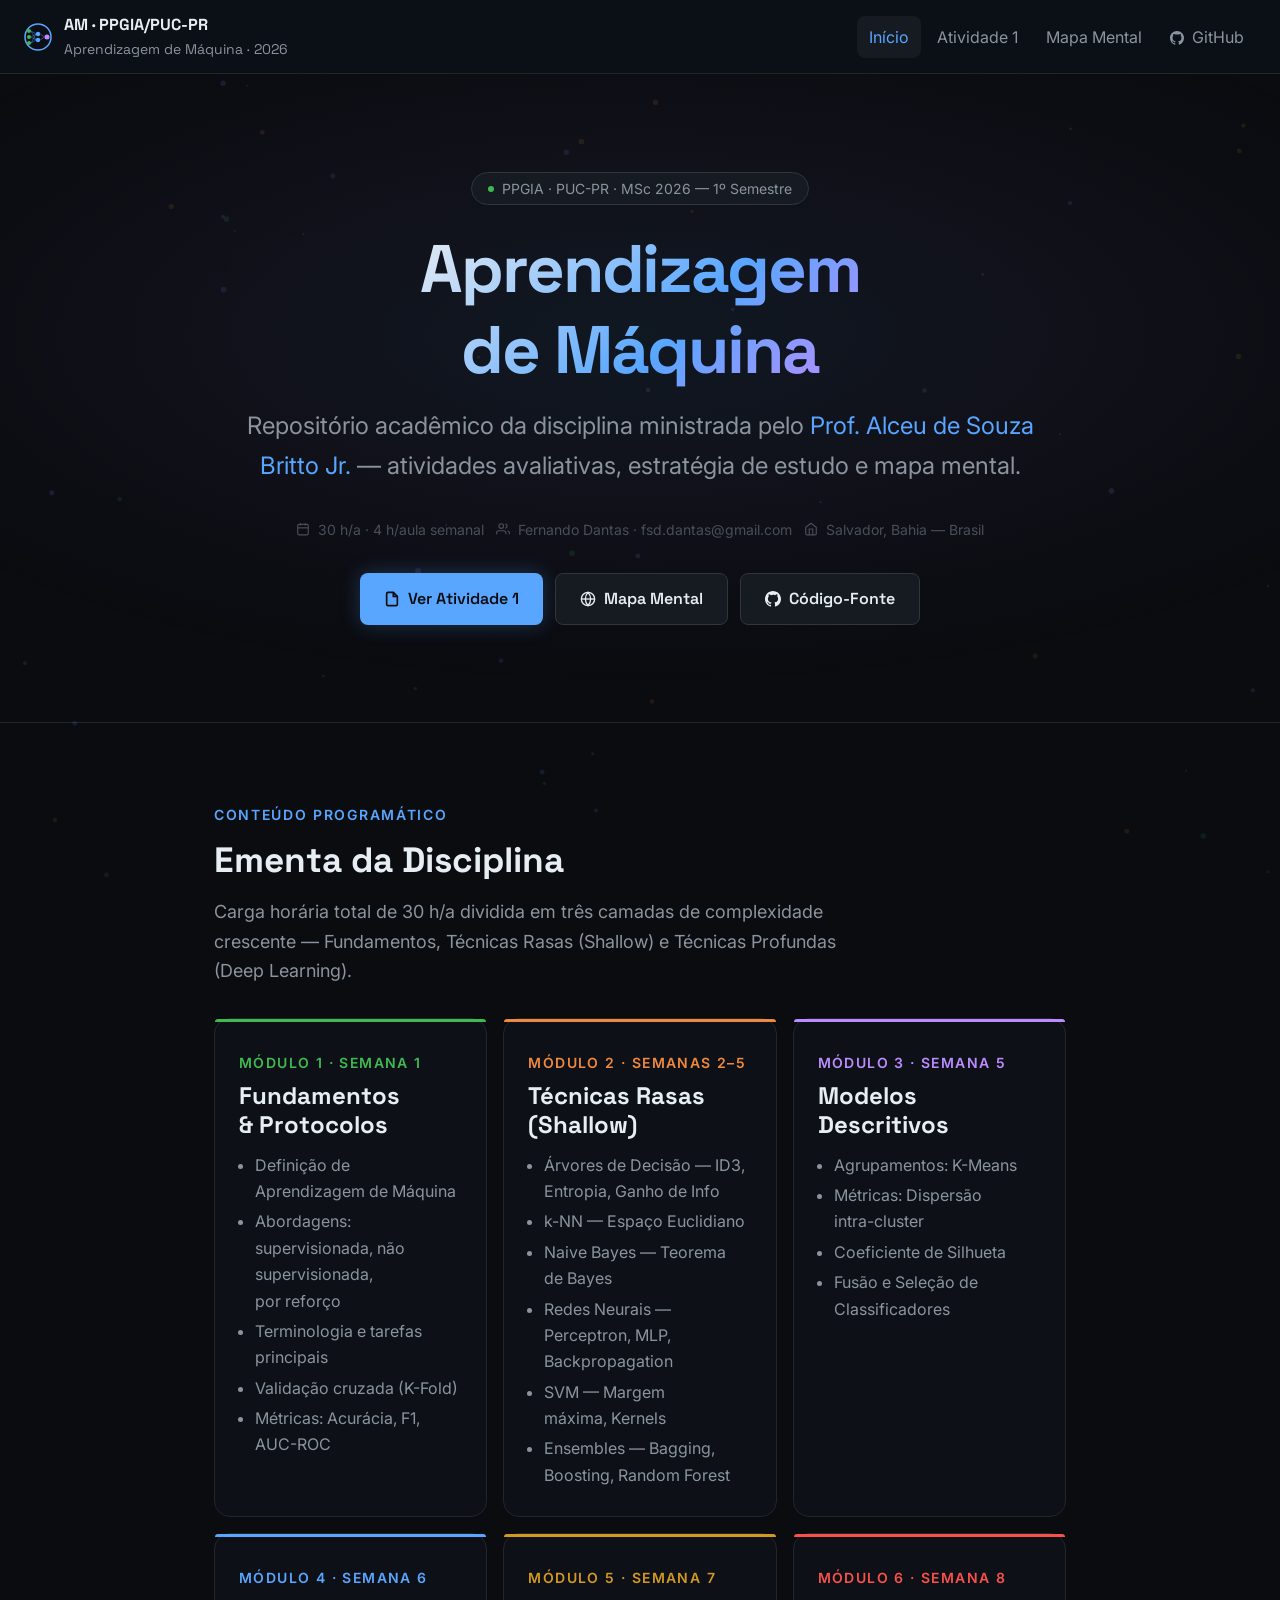
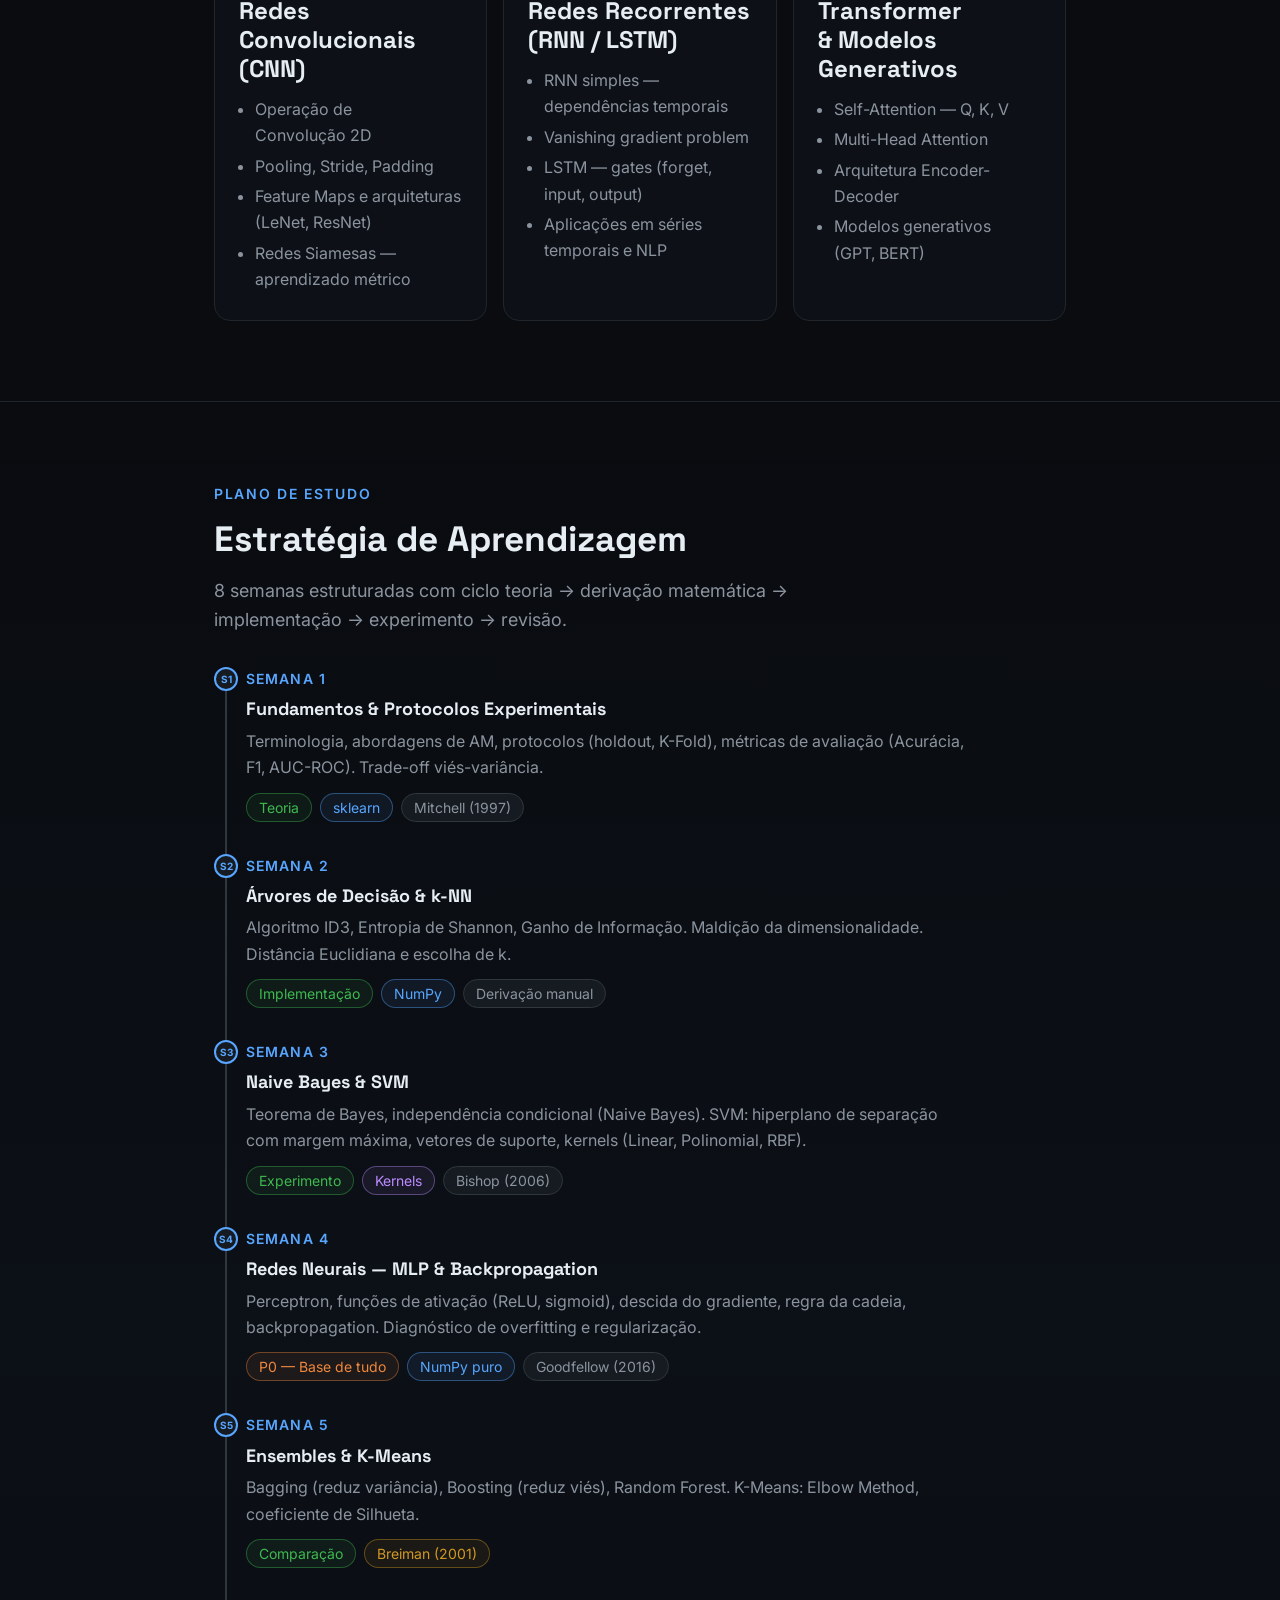
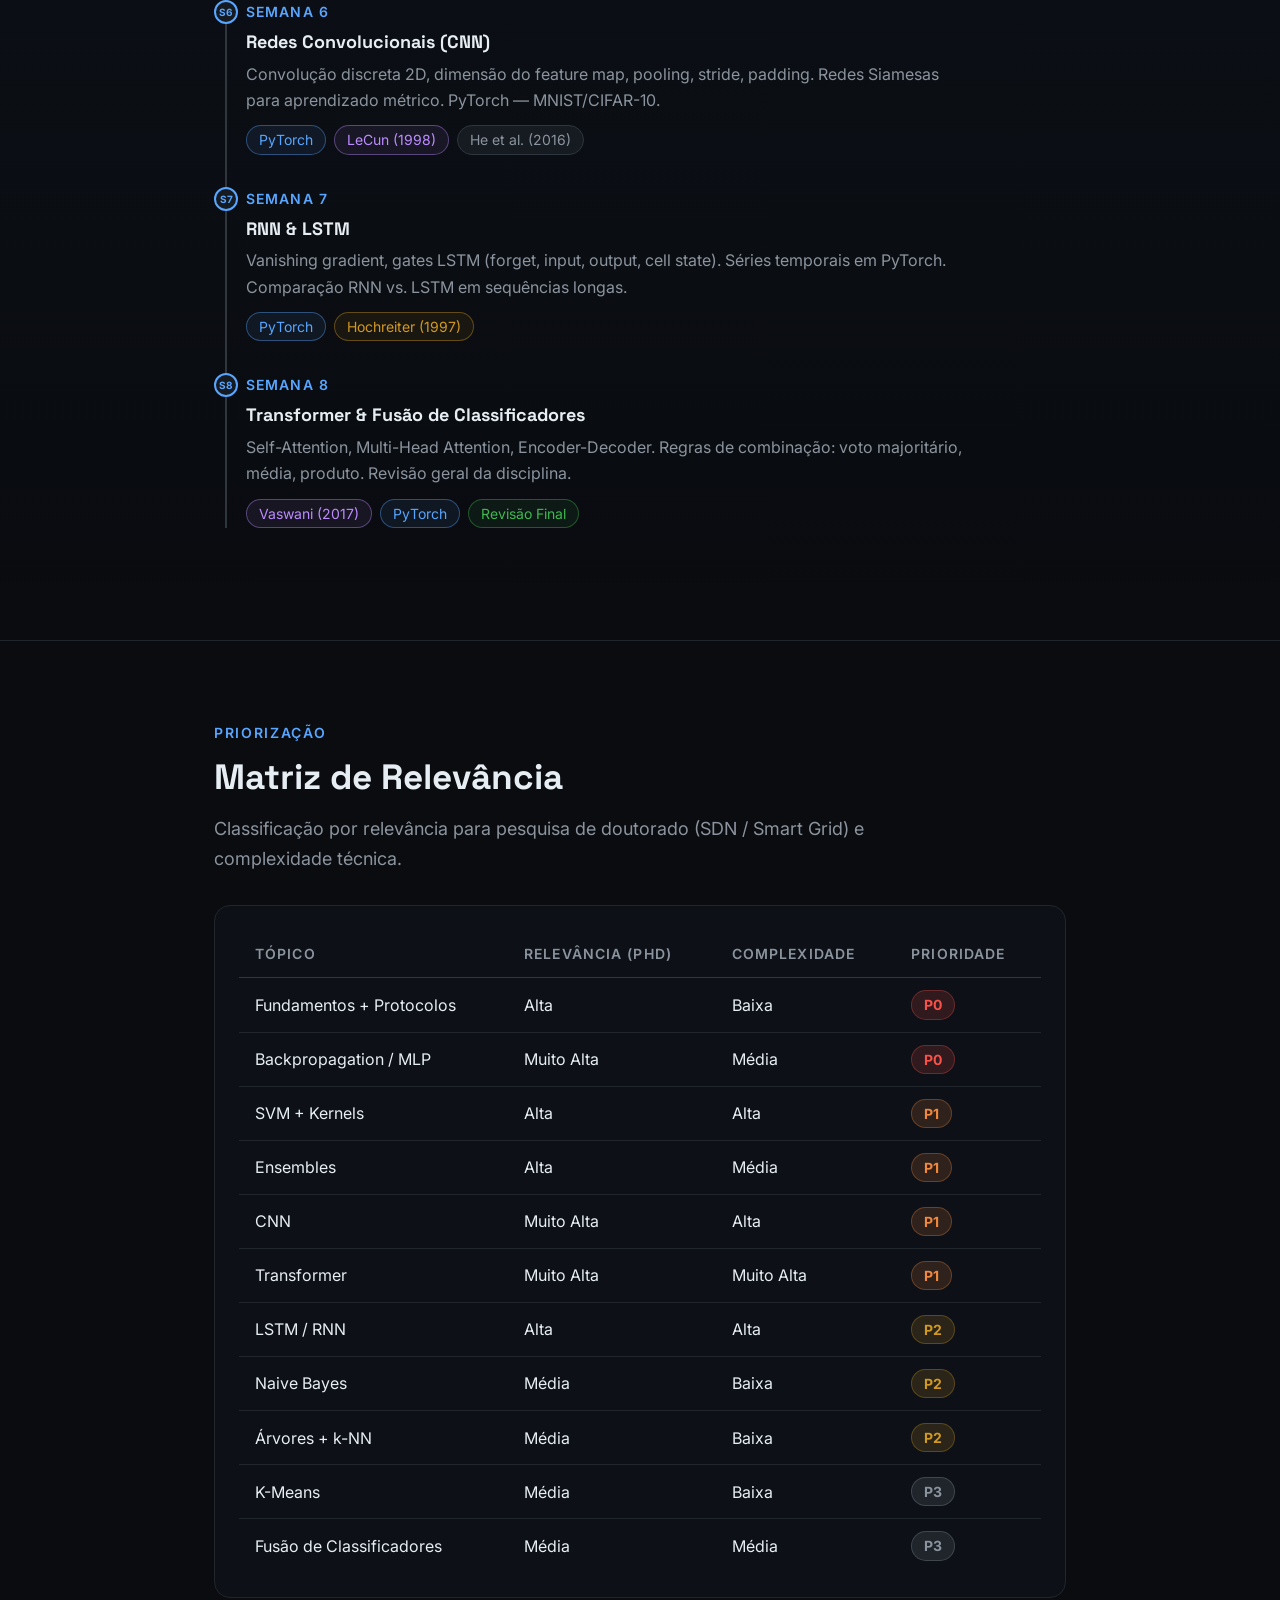
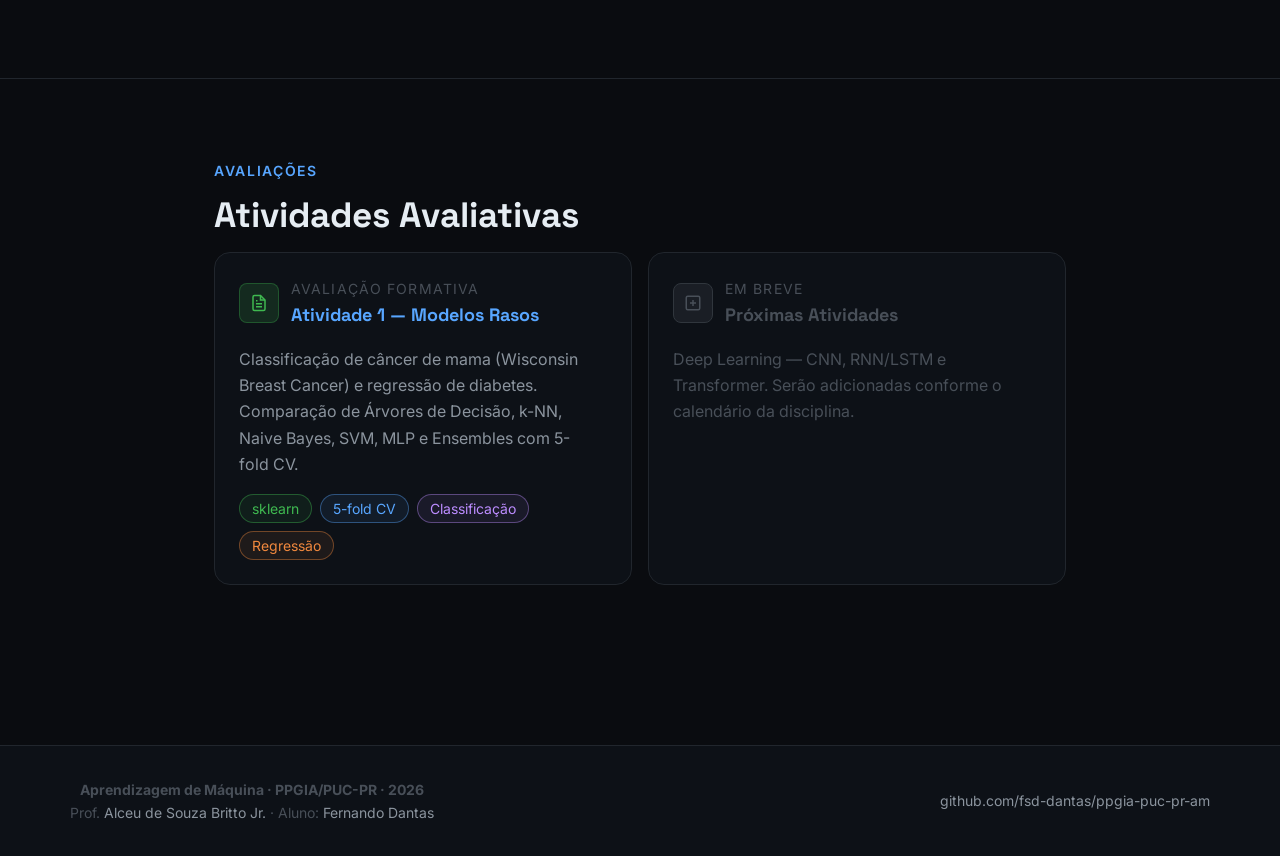
==== index.html @ 59c94580 "feat: initial GitHub Pages site for AM discipline - index.html: hero, ementa (6 modules), 8-week stu" ====
<!DOCTYPE html>
<html lang="pt-BR">
<head>
  <meta charset="UTF-8">
  <meta name="viewport" content="width=device-width, initial-scale=1.0">
  <title>Aprendizagem de Máquina — PPGIA/PUC-PR 2026</title>
  <meta name="description" content="Repositório acadêmico da disciplina de Aprendizagem de Máquina do Mestrado PPGIA/PUC-PR 2026. Prof. Alceu de Souza Britto Jr.">
  <meta property="og:title" content="Aprendizagem de Máquina — PPGIA/PUC-PR 2026">
  <meta property="og:description" content="Atividades, mapa mental e estratégia de estudo — MSc Fernando Dantas.">
  <meta property="og:type" content="website">
  <link rel="preconnect" href="https://fonts.googleapis.com">
  <link rel="preconnect" href="https://fonts.gstatic.com" crossorigin>
  <link href="https://fonts.googleapis.com/css2?family=Inter:wght@400;500;600&family=Space+Grotesk:wght@500;700;800&family=JetBrains+Mono:wght@400;500&display=swap" rel="stylesheet">
  <link rel="stylesheet" href="assets/css/style.css">
</head>
<body>

<!-- Neural canvas -->
<canvas id="neural-canvas" style="position:fixed;inset:0;width:100%;height:100%;z-index:0;pointer-events:none;opacity:0.35;"></canvas>

<!-- Header -->
<header class="site-header">
  <div class="logo">
    <svg width="28" height="28" viewBox="0 0 28 28" fill="none" aria-label="AM logo">
      <circle cx="14" cy="14" r="13" stroke="#58a6ff" stroke-width="1.5"/>
      <!-- Neural net mark: 3 input, 2 hidden, 1 output nodes -->
      <circle cx="5"  cy="8"  r="2" fill="#3fb950"/>
      <circle cx="5"  cy="14" r="2" fill="#3fb950"/>
      <circle cx="5"  cy="20" r="2" fill="#3fb950"/>
      <circle cx="14" cy="11" r="2.2" fill="#58a6ff"/>
      <circle cx="14" cy="17" r="2.2" fill="#58a6ff"/>
      <circle cx="23" cy="14" r="2.5" fill="#bc8cff"/>
      <line x1="7" y1="8"  x2="12" y2="11" stroke="#58a6ff" stroke-width="0.8" stroke-opacity="0.5"/>
      <line x1="7" y1="8"  x2="12" y2="17" stroke="#58a6ff" stroke-width="0.8" stroke-opacity="0.5"/>
      <line x1="7" y1="14" x2="12" y2="11" stroke="#58a6ff" stroke-width="0.8" stroke-opacity="0.5"/>
      <line x1="7" y1="14" x2="12" y2="17" stroke="#58a6ff" stroke-width="0.8" stroke-opacity="0.5"/>
      <line x1="7" y1="20" x2="12" y2="11" stroke="#58a6ff" stroke-width="0.8" stroke-opacity="0.5"/>
      <line x1="7" y1="20" x2="12" y2="17" stroke="#58a6ff" stroke-width="0.8" stroke-opacity="0.5"/>
      <line x1="16.2" y1="11" x2="20.5" y2="14" stroke="#bc8cff" stroke-width="0.8" stroke-opacity="0.5"/>
      <line x1="16.2" y1="17" x2="20.5" y2="14" stroke="#bc8cff" stroke-width="0.8" stroke-opacity="0.5"/>
    </svg>
    <div>
      <div>AM · PPGIA/PUC-PR</div>
      <div class="tagline">Aprendizagem de Máquina · 2026</div>
    </div>
  </div>
  <nav>
    <a href="index.html" class="active">Início</a>
    <a href="pages/atividade-1.html">Atividade 1</a>
    <a href="pages/mapa-mental.html">Mapa Mental</a>
    <a href="https://github.com/fsd-dantas/ppgia-puc-pr-am" target="_blank" rel="noopener">
      <svg width="14" height="14" viewBox="0 0 24 24" fill="currentColor" style="display:inline;vertical-align:middle;margin-right:4px"><path d="M12 0C5.37 0 0 5.37 0 12c0 5.3 3.44 9.8 8.2 11.39.6.11.82-.26.82-.58v-2.03c-3.34.73-4.04-1.61-4.04-1.61-.55-1.39-1.34-1.76-1.34-1.76-1.09-.75.08-.73.08-.73 1.2.08 1.84 1.24 1.84 1.24 1.07 1.83 2.81 1.3 3.5.99.11-.78.42-1.3.76-1.6-2.67-.3-5.47-1.33-5.47-5.93 0-1.31.47-2.38 1.24-3.22-.13-.3-.54-1.52.12-3.18 0 0 1.01-.32 3.3 1.23a11.5 11.5 0 0 1 3-.4c1.02 0 2.04.13 3 .4 2.28-1.55 3.29-1.23 3.29-1.23.66 1.66.25 2.88.12 3.18.77.84 1.24 1.91 1.24 3.22 0 4.61-2.81 5.63-5.48 5.92.43.37.81 1.1.81 2.22v3.29c0 .32.22.7.83.58C20.57 21.8 24 17.3 24 12c0-6.63-5.37-12-12-12z"/></svg>
      GitHub
    </a>
  </nav>
</header>

<!-- Hero -->
<section class="hero">
  <div class="hero-badge">
    <span class="dot"></span>
    PPGIA · PUC-PR · MSc 2026 — 1º Semestre
  </div>
  <h1 class="fade-up">Aprendizagem<br>de Máquina</h1>
  <p class="hero-sub fade-up delay-1">
    Repositório acadêmico da disciplina ministrada pelo
    <a href="mailto:alceu@ppgia.pucpr.br">Prof. Alceu de Souza Britto Jr.</a>
    — atividades avaliativas, estratégia de estudo e mapa mental.
  </p>
  <div class="hero-meta fade-up delay-2">
    <span>
      <svg width="14" height="14" viewBox="0 0 24 24" fill="none" stroke="currentColor" stroke-width="2"><rect x="3" y="4" width="18" height="18" rx="2"/><line x1="16" y1="2" x2="16" y2="6"/><line x1="8" y1="2" x2="8" y2="6"/><line x1="3" y1="10" x2="21" y2="10"/></svg>
      30 h/a · 4 h/aula semanal
    </span>
    <span>
      <svg width="14" height="14" viewBox="0 0 24 24" fill="none" stroke="currentColor" stroke-width="2"><path d="M17 21v-2a4 4 0 0 0-4-4H5a4 4 0 0 0-4 4v2"/><circle cx="9" cy="7" r="4"/><path d="M23 21v-2a4 4 0 0 0-3-3.87"/><path d="M16 3.13a4 4 0 0 1 0 7.75"/></svg>
      Fernando Dantas · fsd.dantas@gmail.com
    </span>
    <span>
      <svg width="14" height="14" viewBox="0 0 24 24" fill="none" stroke="currentColor" stroke-width="2"><path d="M3 9l9-7 9 7v11a2 2 0 0 1-2 2H5a2 2 0 0 1-2-2z"/><polyline points="9 22 9 12 15 12 15 22"/></svg>
      Salvador, Bahia — Brasil
    </span>
  </div>
  <div class="hero-actions fade-up delay-3">
    <a href="pages/atividade-1.html" class="btn btn-primary">
      <svg width="16" height="16" viewBox="0 0 24 24" fill="none" stroke="currentColor" stroke-width="2.5"><path d="M14 2H6a2 2 0 0 0-2 2v16a2 2 0 0 0 2 2h12a2 2 0 0 0 2-2V8z"/><polyline points="14 2 14 8 20 8"/></svg>
      Ver Atividade 1
    </a>
    <a href="pages/mapa-mental.html" class="btn btn-ghost">
      <svg width="16" height="16" viewBox="0 0 24 24" fill="none" stroke="currentColor" stroke-width="2"><circle cx="12" cy="12" r="10"/><line x1="2" y1="12" x2="22" y2="12"/><path d="M12 2a15.3 15.3 0 0 1 4 10 15.3 15.3 0 0 1-4 10 15.3 15.3 0 0 1-4-10 15.3 15.3 0 0 1 4-10z"/></svg>
      Mapa Mental
    </a>
    <a href="https://github.com/fsd-dantas/ppgia-puc-pr-am" target="_blank" class="btn btn-ghost">
      <svg width="16" height="16" viewBox="0 0 24 24" fill="currentColor"><path d="M12 0C5.37 0 0 5.37 0 12c0 5.3 3.44 9.8 8.2 11.39.6.11.82-.26.82-.58v-2.03c-3.34.73-4.04-1.61-4.04-1.61-.55-1.39-1.34-1.76-1.34-1.76-1.09-.75.08-.73.08-.73 1.2.08 1.84 1.24 1.84 1.24 1.07 1.83 2.81 1.3 3.5.99.11-.78.42-1.3.76-1.6-2.67-.3-5.47-1.33-5.47-5.93 0-1.31.47-2.38 1.24-3.22-.13-.3-.54-1.52.12-3.18 0 0 1.01-.32 3.3 1.23a11.5 11.5 0 0 1 3-.4c1.02 0 2.04.13 3 .4 2.28-1.55 3.29-1.23 3.29-1.23.66 1.66.25 2.88.12 3.18.77.84 1.24 1.91 1.24 3.22 0 4.61-2.81 5.63-5.48 5.92.43.37.81 1.1.81 2.22v3.29c0 .32.22.7.83.58C20.57 21.8 24 17.3 24 12c0-6.63-5.37-12-12-12z"/></svg>
      Código-Fonte
    </a>
  </div>
</section>

<hr class="section-divider">

<!-- Ementa -->
<section class="section-pad" style="position:relative;z-index:1;">
  <div class="container">
    <div class="section-label">Conteúdo Programático</div>
    <h2 class="section-title">Ementa da Disciplina</h2>
    <p class="section-desc mb-8">Carga horária total de 30 h/a dividida em três camadas de complexidade crescente — Fundamentos, Técnicas Rasas (Shallow) e Técnicas Profundas (Deep Learning).</p>

    <div class="card-grid card-grid-3">

      <!-- F1 Fundamentos -->
      <div class="card module-card" style="--module-color:#3fb950" data-reveal>
        <div class="module-num">Módulo 1 · Semana 1</div>
        <h3>Fundamentos &amp; Protocolos</h3>
        <ul>
          <li>Definição de Aprendizagem de Máquina</li>
          <li>Abordagens: supervisionada, não supervisionada, por reforço</li>
          <li>Terminologia e tarefas principais</li>
          <li>Validação cruzada (K-Fold)</li>
          <li>Métricas: Acurácia, F1, AUC-ROC</li>
        </ul>
      </div>

      <!-- F2 Técnicas Rasas -->
      <div class="card module-card" style="--module-color:#f0883e" data-reveal>
        <div class="module-num">Módulo 2 · Semanas 2–5</div>
        <h3>Técnicas Rasas (Shallow)</h3>
        <ul>
          <li>Árvores de Decisão — ID3, Entropia, Ganho de Info</li>
          <li>k-NN — Espaço Euclidiano</li>
          <li>Naive Bayes — Teorema de Bayes</li>
          <li>Redes Neurais — Perceptron, MLP, Backpropagation</li>
          <li>SVM — Margem máxima, Kernels</li>
          <li>Ensembles — Bagging, Boosting, Random Forest</li>
        </ul>
      </div>

      <!-- F3 Descritivos -->
      <div class="card module-card" style="--module-color:#bc8cff" data-reveal>
        <div class="module-num">Módulo 3 · Semana 5</div>
        <h3>Modelos Descritivos</h3>
        <ul>
          <li>Agrupamentos: K-Means</li>
          <li>Métricas: Dispersão intra-cluster</li>
          <li>Coeficiente de Silhueta</li>
          <li>Fusão e Seleção de Classificadores</li>
        </ul>
      </div>

      <!-- F4 CNN -->
      <div class="card module-card" style="--module-color:#58a6ff" data-reveal>
        <div class="module-num">Módulo 4 · Semana 6</div>
        <h3>Redes Convolucionais (CNN)</h3>
        <ul>
          <li>Operação de Convolução 2D</li>
          <li>Pooling, Stride, Padding</li>
          <li>Feature Maps e arquiteturas (LeNet, ResNet)</li>
          <li>Redes Siamesas — aprendizado métrico</li>
        </ul>
      </div>

      <!-- F5 RNN/LSTM -->
      <div class="card module-card" style="--module-color:#d29922" data-reveal>
        <div class="module-num">Módulo 5 · Semana 7</div>
        <h3>Redes Recorrentes (RNN / LSTM)</h3>
        <ul>
          <li>RNN simples — dependências temporais</li>
          <li>Vanishing gradient problem</li>
          <li>LSTM — gates (forget, input, output)</li>
          <li>Aplicações em séries temporais e NLP</li>
        </ul>
      </div>

      <!-- F6 Transformer -->
      <div class="card module-card" style="--module-color:#f85149" data-reveal>
        <div class="module-num">Módulo 6 · Semana 8</div>
        <h3>Transformer &amp; Modelos Generativos</h3>
        <ul>
          <li>Self-Attention — Q, K, V</li>
          <li>Multi-Head Attention</li>
          <li>Arquitetura Encoder-Decoder</li>
          <li>Modelos generativos (GPT, BERT)</li>
        </ul>
      </div>

    </div>
  </div>
</section>

<hr class="section-divider">

<!-- Estratégia de Estudo -->
<section class="section-pad" style="background:linear-gradient(180deg, transparent, rgba(88,166,255,0.03), transparent); position:relative;z-index:1;">
  <div class="container">
    <div class="section-label">Plano de Estudo</div>
    <h2 class="section-title">Estratégia de Aprendizagem</h2>
    <p class="section-desc mb-8">8 semanas estruturadas com ciclo teoria → derivação matemática → implementação → experimento → revisão.</p>

    <!-- Timeline -->
    <div class="timeline" data-reveal>

      <div class="timeline-item" data-week="S1">
        <div class="timeline-week">Semana 1</div>
        <h3>Fundamentos &amp; Protocolos Experimentais</h3>
        <p>Terminologia, abordagens de AM, protocolos (holdout, K-Fold), métricas de avaliação (Acurácia, F1, AUC-ROC). Trade-off viés-variância.</p>
        <div class="timeline-tags">
          <span class="tag green">Teoria</span>
          <span class="tag blue">sklearn</span>
          <span class="tag">Mitchell (1997)</span>
        </div>
      </div>

      <div class="timeline-item" data-week="S2">
        <div class="timeline-week">Semana 2</div>
        <h3>Árvores de Decisão &amp; k-NN</h3>
        <p>Algoritmo ID3, Entropia de Shannon, Ganho de Informação. Maldição da dimensionalidade. Distância Euclidiana e escolha de k.</p>
        <div class="timeline-tags">
          <span class="tag green">Implementação</span>
          <span class="tag blue">NumPy</span>
          <span class="tag">Derivação manual</span>
        </div>
      </div>

      <div class="timeline-item" data-week="S3">
        <div class="timeline-week">Semana 3</div>
        <h3>Naive Bayes &amp; SVM</h3>
        <p>Teorema de Bayes, independência condicional (Naive Bayes). SVM: hiperplano de separação com margem máxima, vetores de suporte, kernels (Linear, Polinomial, RBF).</p>
        <div class="timeline-tags">
          <span class="tag green">Experimento</span>
          <span class="tag purple">Kernels</span>
          <span class="tag">Bishop (2006)</span>
        </div>
      </div>

      <div class="timeline-item" data-week="S4">
        <div class="timeline-week">Semana 4</div>
        <h3>Redes Neurais — MLP &amp; Backpropagation</h3>
        <p>Perceptron, funções de ativação (ReLU, sigmoid), descida do gradiente, regra da cadeia, backpropagation. Diagnóstico de overfitting e regularização.</p>
        <div class="timeline-tags">
          <span class="tag orange">P0 — Base de tudo</span>
          <span class="tag blue">NumPy puro</span>
          <span class="tag">Goodfellow (2016)</span>
        </div>
      </div>

      <div class="timeline-item" data-week="S5">
        <div class="timeline-week">Semana 5</div>
        <h3>Ensembles &amp; K-Means</h3>
        <p>Bagging (reduz variância), Boosting (reduz viés), Random Forest. K-Means: Elbow Method, coeficiente de Silhueta.</p>
        <div class="timeline-tags">
          <span class="tag green">Comparação</span>
          <span class="tag yellow">Breiman (2001)</span>
        </div>
      </div>

      <div class="timeline-item" data-week="S6">
        <div class="timeline-week">Semana 6</div>
        <h3>Redes Convolucionais (CNN)</h3>
        <p>Convolução discreta 2D, dimensão do feature map, pooling, stride, padding. Redes Siamesas para aprendizado métrico. PyTorch — MNIST/CIFAR-10.</p>
        <div class="timeline-tags">
          <span class="tag blue">PyTorch</span>
          <span class="tag purple">LeCun (1998)</span>
          <span class="tag">He et al. (2016)</span>
        </div>
      </div>

      <div class="timeline-item" data-week="S7">
        <div class="timeline-week">Semana 7</div>
        <h3>RNN &amp; LSTM</h3>
        <p>Vanishing gradient, gates LSTM (forget, input, output, cell state). Séries temporais em PyTorch. Comparação RNN vs. LSTM em sequências longas.</p>
        <div class="timeline-tags">
          <span class="tag blue">PyTorch</span>
          <span class="tag yellow">Hochreiter (1997)</span>
        </div>
      </div>

      <div class="timeline-item" data-week="S8">
        <div class="timeline-week">Semana 8</div>
        <h3>Transformer &amp; Fusão de Classificadores</h3>
        <p>Self-Attention, Multi-Head Attention, Encoder-Decoder. Regras de combinação: voto majoritário, média, produto. Revisão geral da disciplina.</p>
        <div class="timeline-tags">
          <span class="tag purple">Vaswani (2017)</span>
          <span class="tag blue">PyTorch</span>
          <span class="tag green">Revisão Final</span>
        </div>
      </div>

    </div>
  </div>
</section>

<hr class="section-divider">

<!-- Priority Table -->
<section class="section-pad" style="position:relative;z-index:1;">
  <div class="container">
    <div class="section-label">Priorização</div>
    <h2 class="section-title">Matriz de Relevância</h2>
    <p class="section-desc mb-8">Classificação por relevância para pesquisa de doutorado (SDN / Smart Grid) e complexidade técnica.</p>

    <div class="card" data-reveal>
      <div class="result-table-wrap">
        <table class="priority-table">
          <thead>
            <tr>
              <th>Tópico</th>
              <th>Relevância (PhD)</th>
              <th>Complexidade</th>
              <th>Prioridade</th>
            </tr>
          </thead>
          <tbody>
            <tr><td>Fundamentos + Protocolos</td><td>Alta</td><td>Baixa</td><td><span class="badge-p0">P0</span></td></tr>
            <tr><td>Backpropagation / MLP</td><td>Muito Alta</td><td>Média</td><td><span class="badge-p0">P0</span></td></tr>
            <tr><td>SVM + Kernels</td><td>Alta</td><td>Alta</td><td><span class="badge-p1">P1</span></td></tr>
            <tr><td>Ensembles</td><td>Alta</td><td>Média</td><td><span class="badge-p1">P1</span></td></tr>
            <tr><td>CNN</td><td>Muito Alta</td><td>Alta</td><td><span class="badge-p1">P1</span></td></tr>
            <tr><td>Transformer</td><td>Muito Alta</td><td>Muito Alta</td><td><span class="badge-p1">P1</span></td></tr>
            <tr><td>LSTM / RNN</td><td>Alta</td><td>Alta</td><td><span class="badge-p2">P2</span></td></tr>
            <tr><td>Naive Bayes</td><td>Média</td><td>Baixa</td><td><span class="badge-p2">P2</span></td></tr>
            <tr><td>Árvores + k-NN</td><td>Média</td><td>Baixa</td><td><span class="badge-p2">P2</span></td></tr>
            <tr><td>K-Means</td><td>Média</td><td>Baixa</td><td><span class="badge-p3">P3</span></td></tr>
            <tr><td>Fusão de Classificadores</td><td>Média</td><td>Média</td><td><span class="badge-p3">P3</span></td></tr>
          </tbody>
        </table>
      </div>
    </div>
  </div>
</section>

<hr class="section-divider">

<!-- Atividades -->
<section class="section-pad" style="position:relative;z-index:1;">
  <div class="container">
    <div class="section-label">Avaliações</div>
    <h2 class="section-title">Atividades Avaliativas</h2>
    <div class="card-grid card-grid-2">
      <a href="pages/atividade-1.html" class="card" style="text-decoration:none;" data-reveal>
        <div style="display:flex;align-items:center;gap:var(--space-3);margin-bottom:var(--space-4);">
          <div style="width:40px;height:40px;border-radius:var(--radius-md);background:rgba(63,185,80,0.15);border:1px solid rgba(63,185,80,0.3);display:flex;align-items:center;justify-content:center;flex-shrink:0;">
            <svg width="18" height="18" viewBox="0 0 24 24" fill="none" stroke="#3fb950" stroke-width="2"><path d="M14 2H6a2 2 0 0 0-2 2v16a2 2 0 0 0 2 2h12a2 2 0 0 0 2-2V8z"/><polyline points="14 2 14 8 20 8"/><line x1="16" y1="13" x2="8" y2="13"/><line x1="16" y1="17" x2="8" y2="17"/><polyline points="10 9 9 9 8 9"/></svg>
          </div>
          <div>
            <div style="font-size:var(--text-xs);color:var(--text-faint);text-transform:uppercase;letter-spacing:0.08em;">Avaliação Formativa</div>
            <div style="font-weight:700;font-family:var(--font-display);">Atividade 1 — Modelos Rasos</div>
          </div>
        </div>
        <p style="font-size:var(--text-sm);color:var(--text-muted);">
          Classificação de câncer de mama (Wisconsin Breast Cancer) e regressão de diabetes. Comparação de Árvores de Decisão, k-NN, Naive Bayes, SVM, MLP e Ensembles com 5-fold CV.
        </p>
        <div class="timeline-tags" style="margin-top:var(--space-4);">
          <span class="tag green">sklearn</span>
          <span class="tag blue">5-fold CV</span>
          <span class="tag purple">Classificação</span>
          <span class="tag orange">Regressão</span>
        </div>
      </a>

      <div class="card" style="opacity:0.5;" data-reveal>
        <div style="display:flex;align-items:center;gap:var(--space-3);margin-bottom:var(--space-4);">
          <div style="width:40px;height:40px;border-radius:var(--radius-md);background:rgba(139,148,158,0.1);border:1px solid var(--border);display:flex;align-items:center;justify-content:center;flex-shrink:0;">
            <svg width="18" height="18" viewBox="0 0 24 24" fill="none" stroke="var(--text-faint)" stroke-width="2"><rect x="3" y="3" width="18" height="18" rx="2"/><line x1="12" y1="8" x2="12" y2="16"/><line x1="8" y1="12" x2="16" y2="12"/></svg>
          </div>
          <div>
            <div style="font-size:var(--text-xs);color:var(--text-faint);text-transform:uppercase;letter-spacing:0.08em;">Em breve</div>
            <div style="font-weight:700;font-family:var(--font-display);color:var(--text-faint);">Próximas Atividades</div>
          </div>
        </div>
        <p style="font-size:var(--text-sm);color:var(--text-faint);">
          Deep Learning — CNN, RNN/LSTM e Transformer. Serão adicionadas conforme o calendário da disciplina.
        </p>
      </div>
    </div>
  </div>
</section>

<!-- Footer -->
<footer class="site-footer">
  <div class="footer-inner">
    <div>
      <strong>Aprendizagem de Máquina · PPGIA/PUC-PR · 2026</strong><br>
      Prof. <a href="mailto:alceu@ppgia.pucpr.br">Alceu de Souza Britto Jr.</a> ·
      Aluno: <a href="mailto:fsd.dantas@gmail.com">Fernando Dantas</a>
    </div>
    <div>
      <a href="https://github.com/fsd-dantas/ppgia-puc-pr-am" target="_blank" rel="noopener">github.com/fsd-dantas/ppgia-puc-pr-am</a>
    </div>
  </div>
</footer>

<script src="assets/js/main.js"></script>
</body>
</html>
---- assets/css/style.css ----
/* ═══════════════════════════════════════════════════════════════
   PPGIA/PUC-PR — Aprendizagem de Máquina 2026
   Design: academic-dark, ML neural-net aesthetic
═══════════════════════════════════════════════════════════════ */

/* ─── Tokens ──────────────────────────────────────────────────── */
:root {
  --text-xs:   clamp(0.75rem,  0.7rem  + 0.25vw, 0.875rem);
  --text-sm:   clamp(0.875rem, 0.8rem  + 0.35vw, 1rem);
  --text-base: clamp(1rem,     0.95rem + 0.25vw, 1.125rem);
  --text-lg:   clamp(1.125rem, 1rem    + 0.75vw, 1.5rem);
  --text-xl:   clamp(1.5rem,   1.2rem  + 1.25vw, 2.25rem);
  --text-2xl:  clamp(2rem,     1.2rem  + 2.5vw,  3.5rem);
  --text-hero: clamp(2.5rem,   1rem    + 4vw,    5rem);

  --space-1: 0.25rem; --space-2: 0.5rem;  --space-3: 0.75rem;
  --space-4: 1rem;    --space-5: 1.25rem; --space-6: 1.5rem;
  --space-8: 2rem;    --space-10: 2.5rem; --space-12: 3rem;
  --space-16: 4rem;   --space-20: 5rem;   --space-24: 6rem;

  --radius-sm: 0.375rem; --radius-md: 0.5rem;
  --radius-lg: 0.75rem;  --radius-xl: 1rem;

  --transition: 180ms cubic-bezier(0.16, 1, 0.3, 1);

  /* palette — academic dark */
  --bg:           #0a0c10;
  --surface:      #0d1117;
  --surface-2:    #161b22;
  --surface-3:    #1c2128;
  --border:       #30363d;
  --border-light: #21262d;

  --text:         #e6edf3;
  --text-muted:   #8b949e;
  --text-faint:   #484f58;

  --accent:       #58a6ff;   /* GitHub blue — fits the GitHub Pages context */
  --accent-hover: #79b8ff;
  --accent-glow:  rgba(88,166,255,0.15);

  --green:  #3fb950;
  --yellow: #d29922;
  --orange: #f0883e;
  --purple: #bc8cff;
  --red:    #f85149;

  --content-default: 900px;
  --content-wide:    1140px;

  --font-body:    'Inter', 'Helvetica Neue', sans-serif;
  --font-display: 'Space Grotesk', 'Inter', sans-serif;
  --font-mono:    'JetBrains Mono', 'Fira Code', monospace;

  --shadow-sm: 0 1px 3px rgba(0,0,0,0.4);
  --shadow-md: 0 4px 16px rgba(0,0,0,0.5);
  --shadow-lg: 0 12px 40px rgba(0,0,0,0.6);
}

/* ─── Reset ───────────────────────────────────────────────────── */
*, *::before, *::after { box-sizing: border-box; margin: 0; padding: 0; }
html {
  scroll-behavior: smooth;
  scroll-padding-top: 5rem;
  -webkit-font-smoothing: antialiased;
  text-rendering: optimizeLegibility;
}
body {
  background: var(--bg);
  color: var(--text);
  font-family: var(--font-body);
  font-size: var(--text-base);
  line-height: 1.65;
  min-height: 100dvh;
}
img { display: block; max-width: 100%; height: auto; }
a { color: var(--accent); text-decoration: none; transition: color var(--transition); }
a:hover { color: var(--accent-hover); }
button { cursor: pointer; font: inherit; color: inherit; background: none; border: none; }
h1,h2,h3,h4,h5,h6 { font-family: var(--font-display); line-height: 1.2; text-wrap: balance; }
p,li { max-width: 72ch; text-wrap: pretty; }
code, pre { font-family: var(--font-mono); }
:focus-visible { outline: 2px solid var(--accent); outline-offset: 3px; border-radius: var(--radius-sm); }

/* ─── Neural-net SVG background ──────────────────────────────── */
.neural-bg {
  position: fixed; inset: 0; z-index: 0;
  pointer-events: none; opacity: 0.04;
  background-image:
    radial-gradient(circle 1px at 20% 30%, var(--accent) 1px, transparent 0),
    radial-gradient(circle 1px at 50% 10%, var(--green) 1px, transparent 0),
    radial-gradient(circle 1px at 80% 50%, var(--purple) 1px, transparent 0),
    radial-gradient(circle 1px at 30% 70%, var(--orange) 1px, transparent 0),
    radial-gradient(circle 1px at 70% 85%, var(--accent) 1px, transparent 0);
  background-size: 300px 300px;
}

/* ─── Header / Nav ───────────────────────────────────────────── */
.site-header {
  position: sticky; top: 0; z-index: 100;
  background: oklch(from var(--surface) l c h / 0.92);
  backdrop-filter: blur(14px);
  border-bottom: 1px solid var(--border-light);
  padding: var(--space-3) var(--space-6);
  display: flex; align-items: center; justify-content: space-between; gap: var(--space-4);
}
.site-header .logo {
  display: flex; align-items: center; gap: var(--space-3);
  font-family: var(--font-display); font-weight: 700;
  font-size: var(--text-sm); color: var(--text); white-space: nowrap;
}
.site-header .logo svg { flex-shrink: 0; }
.site-header .logo .tagline { color: var(--text-muted); font-weight: 400; font-size: var(--text-xs); }
nav { display: flex; align-items: center; gap: var(--space-1); flex-wrap: wrap; }
nav a {
  color: var(--text-muted); font-size: var(--text-sm);
  padding: var(--space-2) var(--space-3);
  border-radius: var(--radius-md);
  transition: background var(--transition), color var(--transition);
  white-space: nowrap;
}
nav a:hover, nav a.active { background: var(--surface-2); color: var(--text); }
nav a.active { color: var(--accent); }

/* ─── Hero ───────────────────────────────────────────────────── */
.hero {
  position: relative; z-index: 1;
  min-height: 72vh;
  display: flex; flex-direction: column; align-items: center; justify-content: center;
  text-align: center;
  padding: clamp(var(--space-16), 10vw, var(--space-24)) var(--space-6);
  overflow: hidden;
}
.hero::before {
  content: '';
  position: absolute; inset: 0; z-index: -1;
  background: radial-gradient(ellipse 70% 55% at 50% 40%,
    rgba(88,166,255,0.08) 0%,
    rgba(188,140,255,0.04) 50%,
    transparent 100%);
}
.hero-badge {
  display: inline-flex; align-items: center; gap: var(--space-2);
  background: var(--surface-2); border: 1px solid var(--border);
  border-radius: var(--radius-full, 9999px);
  padding: var(--space-1) var(--space-4);
  font-size: var(--text-xs); color: var(--text-muted);
  margin-bottom: var(--space-6);
}
.hero-badge .dot { width: 6px; height: 6px; border-radius: 50%; background: var(--green); flex-shrink: 0; }
.hero h1 {
  font-size: var(--text-hero);
  font-weight: 800;
  letter-spacing: -0.03em;
  background: linear-gradient(135deg, var(--text) 0%, var(--accent) 60%, var(--purple) 100%);
  -webkit-background-clip: text; -webkit-text-fill-color: transparent;
  background-clip: text;
  margin-bottom: var(--space-4);
}
.hero-sub {
  font-size: var(--text-lg);
  color: var(--text-muted);
  max-width: 55ch; margin: 0 auto var(--space-8);
}
.hero-meta {
  display: flex; flex-wrap: wrap; gap: var(--space-3); justify-content: center;
  font-size: var(--text-xs); color: var(--text-faint);
}
.hero-meta span { display: flex; align-items: center; gap: var(--space-2); }
.hero-actions { display: flex; flex-wrap: wrap; gap: var(--space-3); justify-content: center; margin-top: var(--space-8); }

/* ─── Buttons ────────────────────────────────────────────────── */
.btn {
  display: inline-flex; align-items: center; gap: var(--space-2);
  padding: var(--space-3) var(--space-6);
  border-radius: var(--radius-md);
  font-size: var(--text-sm); font-weight: 600; font-family: var(--font-display);
  transition: all var(--transition);
  white-space: nowrap; cursor: pointer;
}
.btn-primary {
  background: var(--accent); color: #0a0c10;
  box-shadow: 0 0 20px rgba(88,166,255,0.25);
}
.btn-primary:hover { background: var(--accent-hover); color: #0a0c10; box-shadow: 0 0 28px rgba(88,166,255,0.4); }
.btn-ghost {
  background: var(--surface-2); color: var(--text);
  border: 1px solid var(--border);
}
.btn-ghost:hover { background: var(--surface-3); color: var(--text); border-color: var(--accent); }

/* ─── Layout containers ──────────────────────────────────────── */
.container { max-width: var(--content-default); margin: 0 auto; padding: 0 var(--space-6); }
.container-wide { max-width: var(--content-wide); margin: 0 auto; padding: 0 var(--space-6); }
section { position: relative; z-index: 1; }
.section-pad { padding: clamp(var(--space-12), 8vw, var(--space-20)) 0; }
.section-divider { border: none; border-top: 1px solid var(--border-light); margin: 0; }

/* ─── Section headers ────────────────────────────────────────── */
.section-label {
  font-size: var(--text-xs); font-weight: 600; letter-spacing: 0.12em;
  text-transform: uppercase; color: var(--accent);
  margin-bottom: var(--space-3);
}
.section-title { font-size: var(--text-xl); font-weight: 700; margin-bottom: var(--space-4); }
.section-desc { color: var(--text-muted); max-width: 60ch; }

/* ─── Cards ──────────────────────────────────────────────────── */
.card {
  background: var(--surface);
  border: 1px solid var(--border-light);
  border-radius: var(--radius-xl);
  padding: var(--space-6);
  transition: border-color var(--transition), box-shadow var(--transition);
}
.card:hover { border-color: var(--border); box-shadow: var(--shadow-md); }
.card-grid { display: grid; gap: var(--space-4); }
.card-grid-2 { grid-template-columns: repeat(auto-fit, minmax(280px, 1fr)); }
.card-grid-3 { grid-template-columns: repeat(auto-fit, minmax(240px, 1fr)); }

/* ─── Module cards (coloured top stripe) ────────────────────── */
.module-card { position: relative; padding-top: var(--space-8); }
.module-card::before {
  content: ''; position: absolute; top: 0; left: 0; right: 0;
  height: 3px; border-radius: var(--radius-xl) var(--radius-xl) 0 0;
  background: var(--module-color, var(--accent));
}
.module-card .module-num {
  font-size: var(--text-xs); font-weight: 600; letter-spacing: 0.1em;
  text-transform: uppercase; color: var(--module-color, var(--accent));
  margin-bottom: var(--space-2);
}
.module-card h3 { font-size: var(--text-lg); margin-bottom: var(--space-3); }
.module-card ul { padding-left: var(--space-4); color: var(--text-muted); font-size: var(--text-sm); }
.module-card ul li { margin-bottom: var(--space-1); }

/* ─── Timeline / schedule ────────────────────────────────────── */
.timeline { position: relative; padding-left: var(--space-8); }
.timeline::before {
  content: ''; position: absolute; left: 11px; top: 0; bottom: 0;
  width: 2px; background: var(--border);
}
.timeline-item { position: relative; margin-bottom: var(--space-8); }
.timeline-item::before {
  content: attr(data-week);
  position: absolute; left: calc(-1 * var(--space-8));
  width: 24px; height: 24px;
  background: var(--surface-2); border: 2px solid var(--accent);
  border-radius: 50%;
  font-size: 10px; font-weight: 700; color: var(--accent);
  display: flex; align-items: center; justify-content: center;
  line-height: 1;
}
.timeline-week { font-size: var(--text-xs); color: var(--accent); font-weight: 600; letter-spacing: 0.08em; text-transform: uppercase; margin-bottom: var(--space-2); }
.timeline-item h3 { font-size: var(--text-base); font-weight: 700; margin-bottom: var(--space-2); }
.timeline-item p { font-size: var(--text-sm); color: var(--text-muted); }
.timeline-tags { display: flex; flex-wrap: wrap; gap: var(--space-2); margin-top: var(--space-3); }
.tag {
  font-size: var(--text-xs); padding: 2px var(--space-3);
  border-radius: var(--radius-full, 9999px);
  border: 1px solid var(--border);
  color: var(--text-muted); background: var(--surface-2);
}
.tag.green  { border-color: rgba(63,185,80,0.4);  color: var(--green);  background: rgba(63,185,80,0.08); }
.tag.blue   { border-color: rgba(88,166,255,0.4); color: var(--accent); background: rgba(88,166,255,0.08); }
.tag.purple { border-color: rgba(188,140,255,0.4);color: var(--purple); background: rgba(188,140,255,0.08); }
.tag.orange { border-color: rgba(240,136,62,0.4); color: var(--orange); background: rgba(240,136,62,0.08); }
.tag.yellow { border-color: rgba(210,153,34,0.4); color: var(--yellow); background: rgba(210,153,34,0.08); }

/* ─── Priority table ─────────────────────────────────────────── */
.priority-table { width: 100%; border-collapse: collapse; font-size: var(--text-sm); }
.priority-table th {
  text-align: left; padding: var(--space-3) var(--space-4);
  border-bottom: 1px solid var(--border);
  font-size: var(--text-xs); text-transform: uppercase; letter-spacing: 0.08em;
  color: var(--text-muted); font-weight: 600;
}
.priority-table td { padding: var(--space-3) var(--space-4); border-bottom: 1px solid var(--border-light); vertical-align: middle; }
.priority-table tr:last-child td { border-bottom: none; }
.priority-table tr:hover td { background: var(--surface-2); }
.badge-p0 { display: inline-block; padding: 2px var(--space-3); border-radius: var(--radius-full, 9999px); background: rgba(248,81,73,0.15); color: var(--red); border: 1px solid rgba(248,81,73,0.3); font-size: var(--text-xs); font-weight: 700; }
.badge-p1 { display: inline-block; padding: 2px var(--space-3); border-radius: var(--radius-full, 9999px); background: rgba(240,136,62,0.15); color: var(--orange); border: 1px solid rgba(240,136,62,0.3); font-size: var(--text-xs); font-weight: 700; }
.badge-p2 { display: inline-block; padding: 2px var(--space-3); border-radius: var(--radius-full, 9999px); background: rgba(210,153,34,0.15); color: var(--yellow); border: 1px solid rgba(210,153,34,0.3); font-size: var(--text-xs); font-weight: 700; }
.badge-p3 { display: inline-block; padding: 2px var(--space-3); border-radius: var(--radius-full, 9999px); background: rgba(139,148,158,0.15); color: var(--text-muted); border: 1px solid rgba(139,148,158,0.3); font-size: var(--text-xs); font-weight: 700; }

/* ─── Code blocks ────────────────────────────────────────────── */
.code-block {
  background: var(--surface-2); border: 1px solid var(--border);
  border-radius: var(--radius-lg); padding: var(--space-4);
  font-size: var(--text-xs); color: #79c0ff; overflow-x: auto;
  line-height: 1.7;
}
.code-block .kw   { color: #ff7b72; }
.code-block .fn   { color: #d2a8ff; }
.code-block .str  { color: #a5d6ff; }
.code-block .cm   { color: var(--text-faint); font-style: italic; }
.code-block .num  { color: #79c0ff; }

/* ─── Activity page specifics ────────────────────────────────── */
.activity-hero { background: linear-gradient(135deg, rgba(63,185,80,0.06) 0%, rgba(88,166,255,0.06) 100%); }
.result-table-wrap { overflow-x: auto; }
.result-table { width: 100%; border-collapse: collapse; font-size: var(--text-sm); }
.result-table th { background: var(--surface-2); padding: var(--space-3) var(--space-4); text-align: left; border-bottom: 1px solid var(--border); font-size: var(--text-xs); text-transform: uppercase; letter-spacing: 0.06em; color: var(--text-muted); }
.result-table td { padding: var(--space-3) var(--space-4); border-bottom: 1px solid var(--border-light); }
.result-table tr:last-child td { border-bottom: none; }
.result-table tr.best-row td { background: rgba(63,185,80,0.06); color: var(--green); font-weight: 600; }
.result-table .pending { color: var(--text-faint); font-style: italic; font-size: var(--text-xs); }

/* ─── Mind map page ──────────────────────────────────────────── */
.mindmap-img {
  width: 100%; border-radius: var(--radius-xl);
  border: 1px solid var(--border); box-shadow: var(--shadow-lg);
}
.mindmap-legend { display: flex; flex-wrap: wrap; gap: var(--space-3); margin-top: var(--space-6); }
.legend-item { display: flex; align-items: center; gap: var(--space-2); font-size: var(--text-xs); color: var(--text-muted); }
.legend-dot { width: 10px; height: 10px; border-radius: 2px; flex-shrink: 0; }

/* ─── Footer ─────────────────────────────────────────────────── */
.site-footer {
  background: var(--surface); border-top: 1px solid var(--border-light);
  padding: var(--space-8) var(--space-6);
  text-align: center; color: var(--text-faint); font-size: var(--text-xs);
  margin-top: clamp(var(--space-12), 8vw, var(--space-20));
}
.site-footer a { color: var(--text-muted); }
.site-footer a:hover { color: var(--accent); }
.footer-inner { max-width: var(--content-wide); margin: 0 auto; display: flex; flex-wrap: wrap; gap: var(--space-4); align-items: center; justify-content: space-between; }

/* ─── Utility ────────────────────────────────────────────────── */
.flex { display: flex; }
.flex-col { flex-direction: column; }
.items-center { align-items: center; }
.gap-2 { gap: var(--space-2); }
.gap-4 { gap: var(--space-4); }
.mt-4 { margin-top: var(--space-4); }
.mt-8 { margin-top: var(--space-8); }
.mb-4 { margin-bottom: var(--space-4); }
.mb-8 { margin-bottom: var(--space-8); }
.text-muted { color: var(--text-muted); }
.text-sm  { font-size: var(--text-sm); }
.text-xs  { font-size: var(--text-xs); }
.font-mono { font-family: var(--font-mono); }
.text-accent { color: var(--accent); }

/* ─── Animations ─────────────────────────────────────────────── */
@keyframes fadeUp {
  from { opacity: 0; transform: translateY(18px); }
  to   { opacity: 1; transform: translateY(0); }
}
.fade-up { animation: fadeUp 0.55s cubic-bezier(0.16,1,0.3,1) both; }
.delay-1 { animation-delay: 0.1s; }
.delay-2 { animation-delay: 0.2s; }
.delay-3 { animation-delay: 0.3s; }
.delay-4 { animation-delay: 0.45s; }

/* ─── Responsive ─────────────────────────────────────────────── */
@media (max-width: 640px) {
  .site-header { flex-direction: column; align-items: flex-start; }
  nav { gap: 0; }
  .hero h1 { letter-spacing: -0.02em; }
  .timeline { padding-left: var(--space-6); }
  .footer-inner { flex-direction: column; text-align: center; }
}
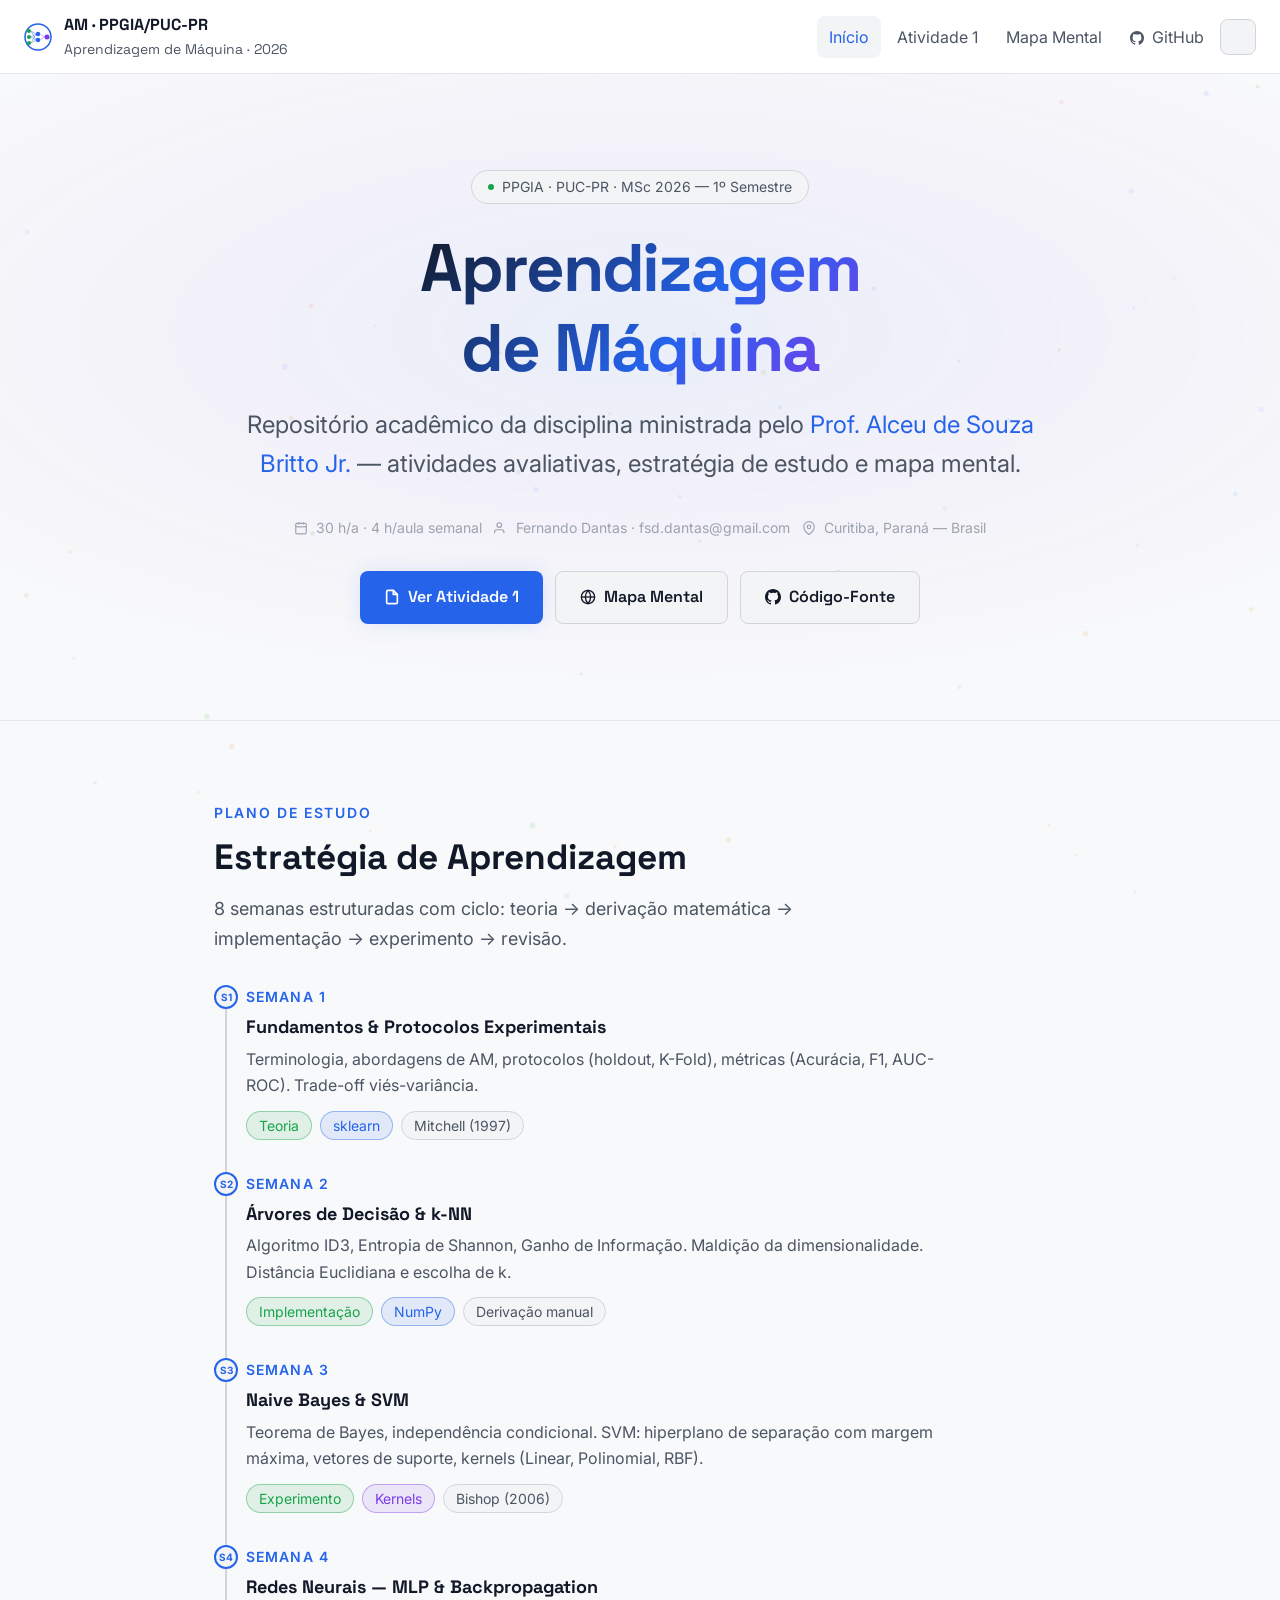
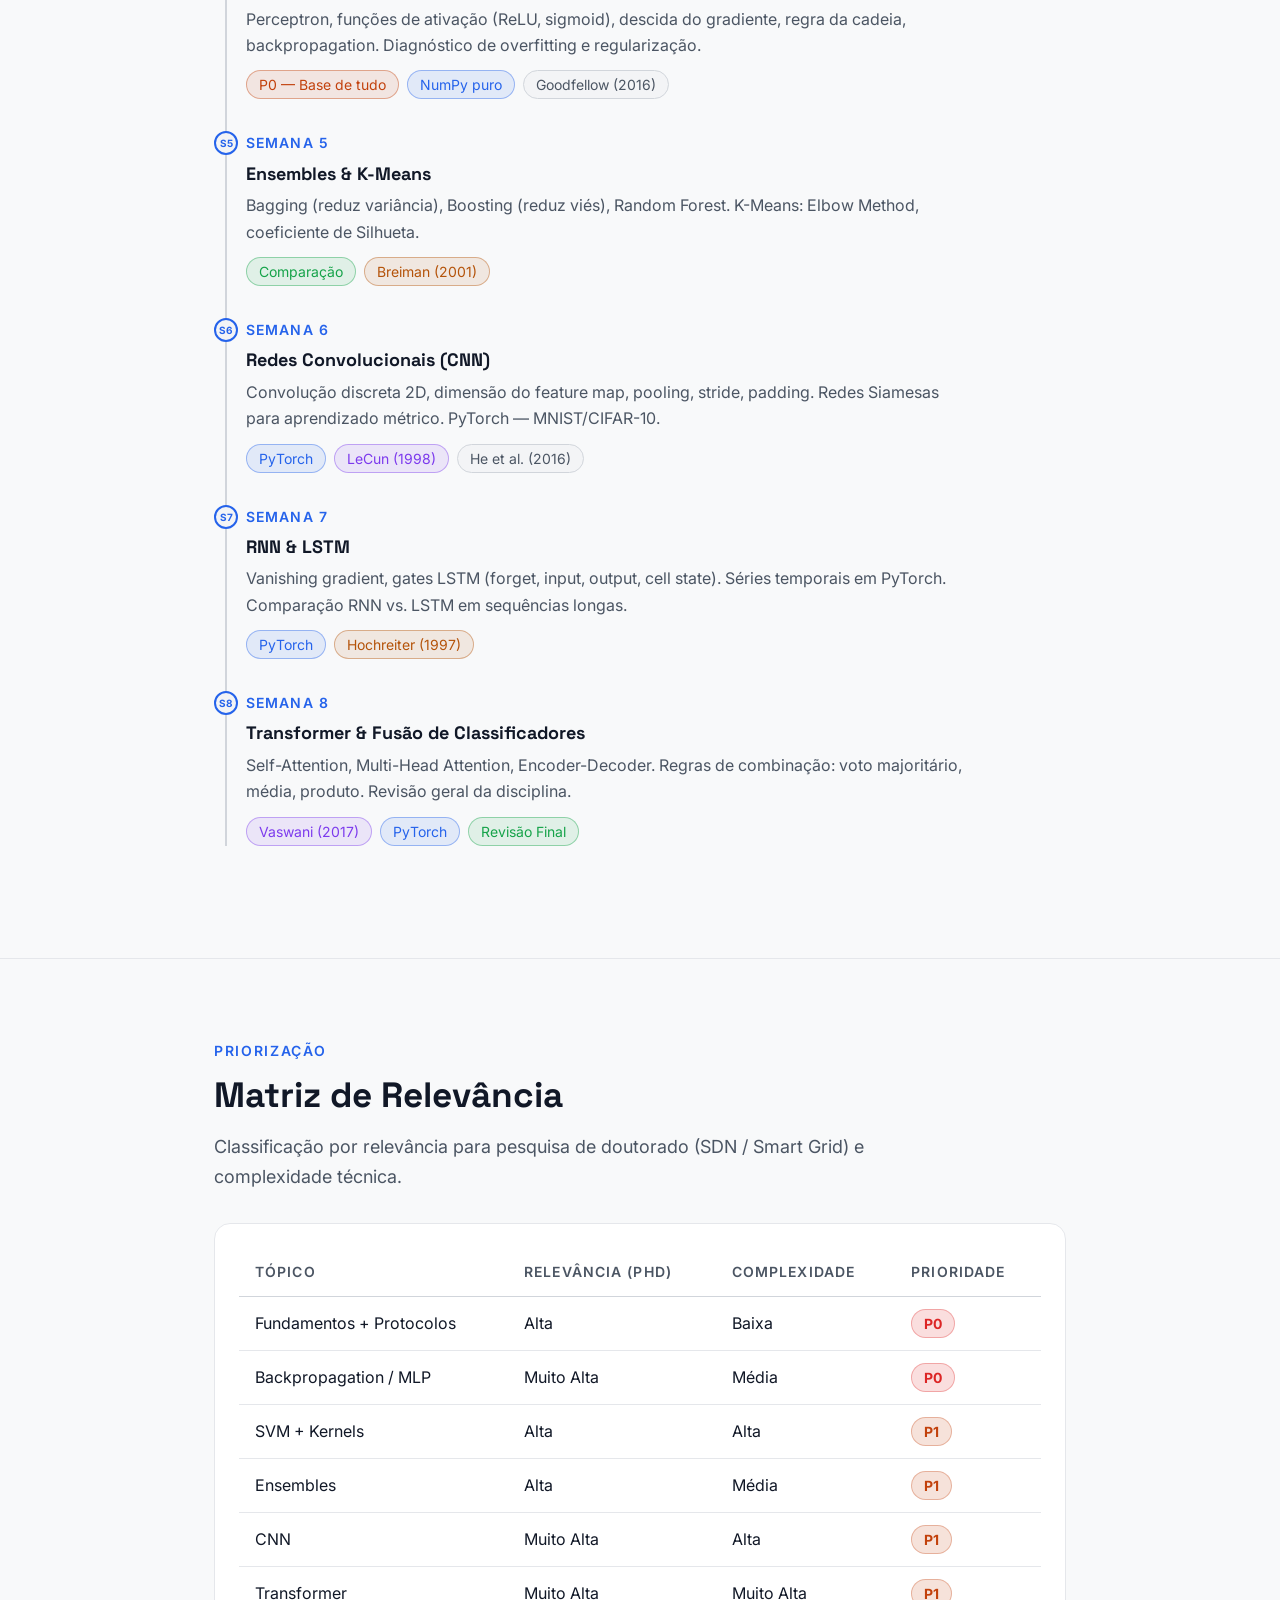
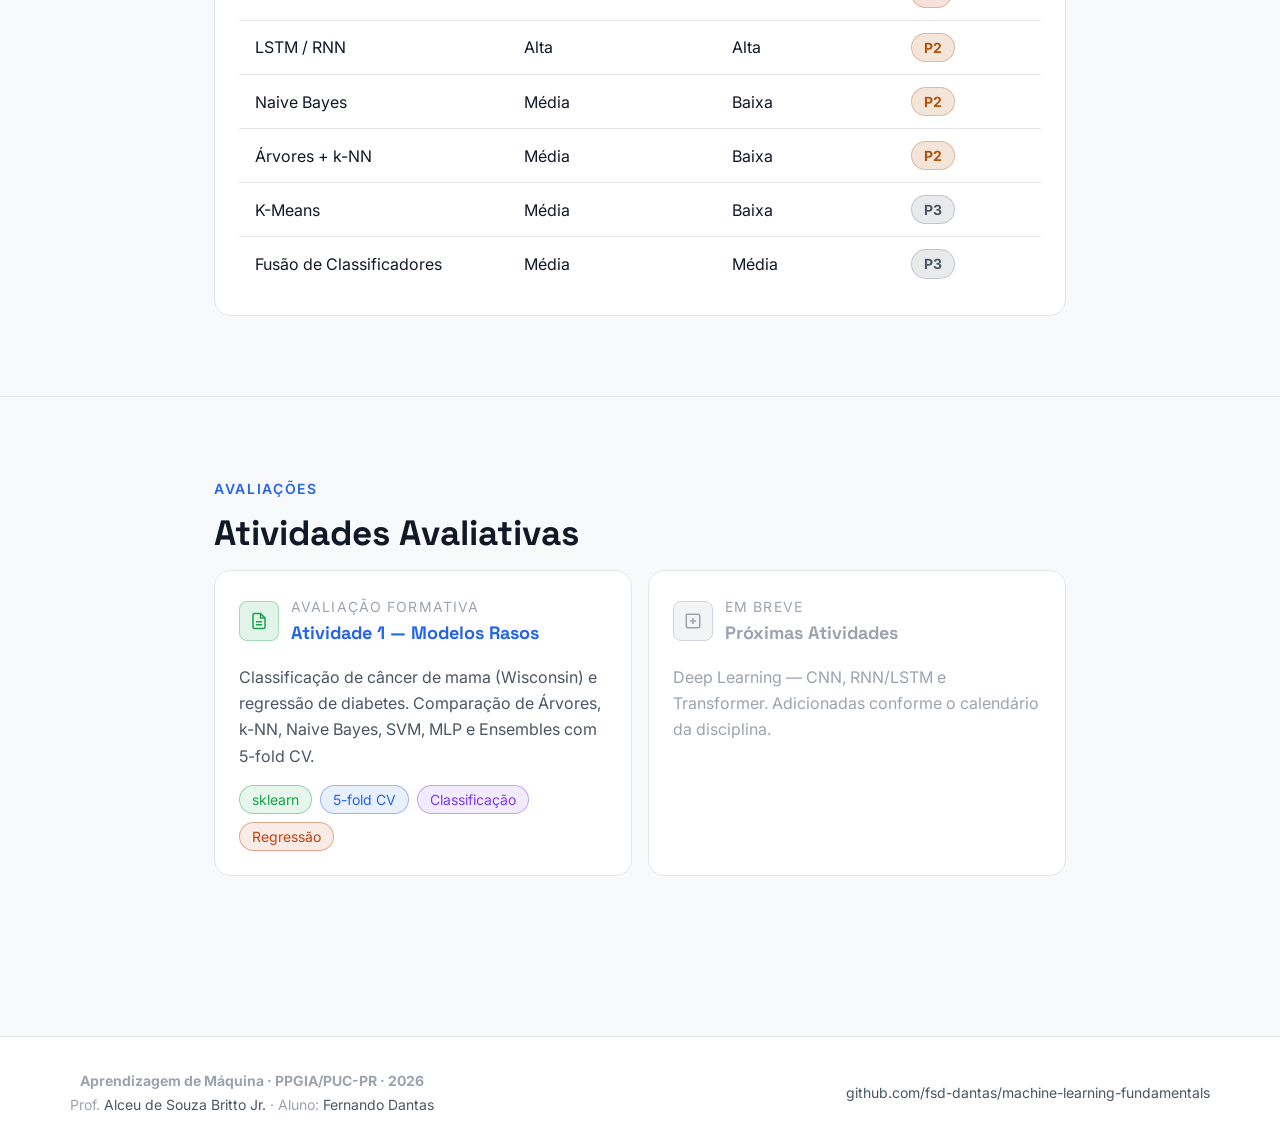
==== commit 869ccaf7: "Merge pull request #1 from fsd-dantas/feat/exam-prep-and-mindmap-pipeline Exam-prep learning layer, " ====
--- a/index.html
+++ b/index.html
@@ -5,9 +5,6 @@
   <meta name="viewport" content="width=device-width, initial-scale=1.0">
   <title>Aprendizagem de Máquina — PPGIA/PUC-PR 2026</title>
   <meta name="description" content="Repositório acadêmico da disciplina de Aprendizagem de Máquina do Mestrado PPGIA/PUC-PR 2026. Prof. Alceu de Souza Britto Jr.">
-  <meta property="og:title" content="Aprendizagem de Máquina — PPGIA/PUC-PR 2026">
-  <meta property="og:description" content="Atividades, mapa mental e estratégia de estudo — MSc Fernando Dantas.">
-  <meta property="og:type" content="website">
   <link rel="preconnect" href="https://fonts.googleapis.com">
   <link rel="preconnect" href="https://fonts.gstatic.com" crossorigin>
   <link href="https://fonts.googleapis.com/css2?family=Inter:wght@400;500;600&family=Space+Grotesk:wght@500;700;800&family=JetBrains+Mono:wght@400;500&display=swap" rel="stylesheet">
@@ -15,44 +12,45 @@
 </head>
 <body>
 
-<!-- Neural canvas -->
 <canvas id="neural-canvas" style="position:fixed;inset:0;width:100%;height:100%;z-index:0;pointer-events:none;opacity:0.35;"></canvas>
 
 <!-- Header -->
 <header class="site-header">
   <div class="logo">
     <svg width="28" height="28" viewBox="0 0 28 28" fill="none" aria-label="AM logo">
-      <circle cx="14" cy="14" r="13" stroke="#58a6ff" stroke-width="1.5"/>
-      <!-- Neural net mark: 3 input, 2 hidden, 1 output nodes -->
-      <circle cx="5"  cy="8"  r="2" fill="#3fb950"/>
-      <circle cx="5"  cy="14" r="2" fill="#3fb950"/>
-      <circle cx="5"  cy="20" r="2" fill="#3fb950"/>
-      <circle cx="14" cy="11" r="2.2" fill="#58a6ff"/>
-      <circle cx="14" cy="17" r="2.2" fill="#58a6ff"/>
-      <circle cx="23" cy="14" r="2.5" fill="#bc8cff"/>
-      <line x1="7" y1="8"  x2="12" y2="11" stroke="#58a6ff" stroke-width="0.8" stroke-opacity="0.5"/>
-      <line x1="7" y1="8"  x2="12" y2="17" stroke="#58a6ff" stroke-width="0.8" stroke-opacity="0.5"/>
-      <line x1="7" y1="14" x2="12" y2="11" stroke="#58a6ff" stroke-width="0.8" stroke-opacity="0.5"/>
-      <line x1="7" y1="14" x2="12" y2="17" stroke="#58a6ff" stroke-width="0.8" stroke-opacity="0.5"/>
-      <line x1="7" y1="20" x2="12" y2="11" stroke="#58a6ff" stroke-width="0.8" stroke-opacity="0.5"/>
-      <line x1="7" y1="20" x2="12" y2="17" stroke="#58a6ff" stroke-width="0.8" stroke-opacity="0.5"/>
-      <line x1="16.2" y1="11" x2="20.5" y2="14" stroke="#bc8cff" stroke-width="0.8" stroke-opacity="0.5"/>
-      <line x1="16.2" y1="17" x2="20.5" y2="14" stroke="#bc8cff" stroke-width="0.8" stroke-opacity="0.5"/>
+      <circle cx="14" cy="14" r="13" stroke="currentColor" stroke-width="1.5" style="color:var(--accent)"/>
+      <circle cx="5"  cy="8"  r="2" fill="var(--green)"/>
+      <circle cx="5"  cy="14" r="2" fill="var(--green)"/>
+      <circle cx="5"  cy="20" r="2" fill="var(--green)"/>
+      <circle cx="14" cy="11" r="2.2" fill="var(--accent)"/>
+      <circle cx="14" cy="17" r="2.2" fill="var(--accent)"/>
+      <circle cx="23" cy="14" r="2.5" fill="var(--purple)"/>
+      <line x1="7" y1="8"  x2="12" y2="11" stroke="var(--accent)" stroke-width="0.8" stroke-opacity="0.5"/>
+      <line x1="7" y1="8"  x2="12" y2="17" stroke="var(--accent)" stroke-width="0.8" stroke-opacity="0.5"/>
+      <line x1="7" y1="14" x2="12" y2="11" stroke="var(--accent)" stroke-width="0.8" stroke-opacity="0.5"/>
+      <line x1="7" y1="14" x2="12" y2="17" stroke="var(--accent)" stroke-width="0.8" stroke-opacity="0.5"/>
+      <line x1="7" y1="20" x2="12" y2="11" stroke="var(--accent)" stroke-width="0.8" stroke-opacity="0.5"/>
+      <line x1="7" y1="20" x2="12" y2="17" stroke="var(--accent)" stroke-width="0.8" stroke-opacity="0.5"/>
+      <line x1="16.2" y1="11" x2="20.5" y2="14" stroke="var(--purple)" stroke-width="0.8" stroke-opacity="0.5"/>
+      <line x1="16.2" y1="17" x2="20.5" y2="14" stroke="var(--purple)" stroke-width="0.8" stroke-opacity="0.5"/>
     </svg>
     <div>
       <div>AM · PPGIA/PUC-PR</div>
       <div class="tagline">Aprendizagem de Máquina · 2026</div>
     </div>
   </div>
-  <nav>
-    <a href="index.html" class="active">Início</a>
-    <a href="pages/atividade-1.html">Atividade 1</a>
-    <a href="pages/mapa-mental.html">Mapa Mental</a>
-    <a href="https://github.com/fsd-dantas/ppgia-puc-pr-am" target="_blank" rel="noopener">
-      <svg width="14" height="14" viewBox="0 0 24 24" fill="currentColor" style="display:inline;vertical-align:middle;margin-right:4px"><path d="M12 0C5.37 0 0 5.37 0 12c0 5.3 3.44 9.8 8.2 11.39.6.11.82-.26.82-.58v-2.03c-3.34.73-4.04-1.61-4.04-1.61-.55-1.39-1.34-1.76-1.34-1.76-1.09-.75.08-.73.08-.73 1.2.08 1.84 1.24 1.84 1.24 1.07 1.83 2.81 1.3 3.5.99.11-.78.42-1.3.76-1.6-2.67-.3-5.47-1.33-5.47-5.93 0-1.31.47-2.38 1.24-3.22-.13-.3-.54-1.52.12-3.18 0 0 1.01-.32 3.3 1.23a11.5 11.5 0 0 1 3-.4c1.02 0 2.04.13 3 .4 2.28-1.55 3.29-1.23 3.29-1.23.66 1.66.25 2.88.12 3.18.77.84 1.24 1.91 1.24 3.22 0 4.61-2.81 5.63-5.48 5.92.43.37.81 1.1.81 2.22v3.29c0 .32.22.7.83.58C20.57 21.8 24 17.3 24 12c0-6.63-5.37-12-12-12z"/></svg>
-      GitHub
-    </a>
-  </nav>
+  <div class="nav-right">
+    <nav>
+      <a href="index.html" class="active">Início</a>
+      <a href="pages/atividade-1.html">Atividade 1</a>
+      <a href="pages/mapa-mental.html">Mapa Mental</a>
+      <a href="https://github.com/fsd-dantas/machine-learning-fundamentals" target="_blank" rel="noopener">
+        <svg width="14" height="14" viewBox="0 0 24 24" fill="currentColor" style="display:inline;vertical-align:middle;margin-right:4px"><path d="M12 0C5.37 0 0 5.37 0 12c0 5.3 3.44 9.8 8.2 11.39.6.11.82-.26.82-.58v-2.03c-3.34.73-4.04-1.61-4.04-1.61-.55-1.39-1.34-1.76-1.34-1.76-1.09-.75.08-.73.08-.73 1.2.08 1.84 1.24 1.84 1.24 1.07 1.83 2.81 1.3 3.5.99.11-.78.42-1.3.76-1.6-2.67-.3-5.47-1.33-5.47-5.93 0-1.31.47-2.38 1.24-3.22-.13-.3-.54-1.52.12-3.18 0 0 1.01-.32 3.3 1.23a11.5 11.5 0 0 1 3-.4c1.02 0 2.04.13 3 .4 2.28-1.55 3.29-1.23 3.29-1.23.66 1.66.25 2.88.12 3.18.77.84 1.24 1.91 1.24 3.22 0 4.61-2.81 5.63-5.48 5.92.43.37.81 1.1.81 2.22v3.29c0 .32.22.7.83.58C20.57 21.8 24 17.3 24 12c0-6.63-5.37-12-12-12z"/></svg>
+        GitHub
+      </a>
+    </nav>
+    <button class="theme-toggle" data-theme-toggle aria-label="Alternar tema"></button>
+  </div>
 </header>
 
 <!-- Hero -->
@@ -73,12 +71,12 @@
       30 h/a · 4 h/aula semanal
     </span>
     <span>
-      <svg width="14" height="14" viewBox="0 0 24 24" fill="none" stroke="currentColor" stroke-width="2"><path d="M17 21v-2a4 4 0 0 0-4-4H5a4 4 0 0 0-4 4v2"/><circle cx="9" cy="7" r="4"/><path d="M23 21v-2a4 4 0 0 0-3-3.87"/><path d="M16 3.13a4 4 0 0 1 0 7.75"/></svg>
+      <svg width="14" height="14" viewBox="0 0 24 24" fill="none" stroke="currentColor" stroke-width="2"><path d="M17 21v-2a4 4 0 0 0-4-4H5a4 4 0 0 0-4 4v2"/><circle cx="9" cy="7" r="4"/></svg>
       Fernando Dantas · fsd.dantas@gmail.com
     </span>
     <span>
-      <svg width="14" height="14" viewBox="0 0 24 24" fill="none" stroke="currentColor" stroke-width="2"><path d="M3 9l9-7 9 7v11a2 2 0 0 1-2 2H5a2 2 0 0 1-2-2z"/><polyline points="9 22 9 12 15 12 15 22"/></svg>
-      Salvador, Bahia — Brasil
+      <svg width="14" height="14" viewBox="0 0 24 24" fill="none" stroke="currentColor" stroke-width="2"><path d="M21 10c0 7-9 13-9 13s-9-6-9-13a9 9 0 0 1 18 0z"/><circle cx="12" cy="10" r="3"/></svg>
+      Curitiba, Paraná — Brasil
     </span>
   </div>
   <div class="hero-actions fade-up delay-3">
@@ -90,7 +88,7 @@
       <svg width="16" height="16" viewBox="0 0 24 24" fill="none" stroke="currentColor" stroke-width="2"><circle cx="12" cy="12" r="10"/><line x1="2" y1="12" x2="22" y2="12"/><path d="M12 2a15.3 15.3 0 0 1 4 10 15.3 15.3 0 0 1-4 10 15.3 15.3 0 0 1-4-10 15.3 15.3 0 0 1 4-10z"/></svg>
       Mapa Mental
     </a>
-    <a href="https://github.com/fsd-dantas/ppgia-puc-pr-am" target="_blank" class="btn btn-ghost">
+    <a href="https://github.com/fsd-dantas/machine-learning-fundamentals" target="_blank" class="btn btn-ghost">
       <svg width="16" height="16" viewBox="0 0 24 24" fill="currentColor"><path d="M12 0C5.37 0 0 5.37 0 12c0 5.3 3.44 9.8 8.2 11.39.6.11.82-.26.82-.58v-2.03c-3.34.73-4.04-1.61-4.04-1.61-.55-1.39-1.34-1.76-1.34-1.76-1.09-.75.08-.73.08-.73 1.2.08 1.84 1.24 1.84 1.24 1.07 1.83 2.81 1.3 3.5.99.11-.78.42-1.3.76-1.6-2.67-.3-5.47-1.33-5.47-5.93 0-1.31.47-2.38 1.24-3.22-.13-.3-.54-1.52.12-3.18 0 0 1.01-.32 3.3 1.23a11.5 11.5 0 0 1 3-.4c1.02 0 2.04.13 3 .4 2.28-1.55 3.29-1.23 3.29-1.23.66 1.66.25 2.88.12 3.18.77.84 1.24 1.91 1.24 3.22 0 4.61-2.81 5.63-5.48 5.92.43.37.81 1.1.81 2.22v3.29c0 .32.22.7.83.58C20.57 21.8 24 17.3 24 12c0-6.63-5.37-12-12-12z"/></svg>
       Código-Fonte
     </a>
@@ -99,192 +97,78 @@
 
 <hr class="section-divider">
 
-<!-- Ementa -->
-<section class="section-pad" style="position:relative;z-index:1;">
-  <div class="container">
-    <div class="section-label">Conteúdo Programático</div>
-    <h2 class="section-title">Ementa da Disciplina</h2>
-    <p class="section-desc mb-8">Carga horária total de 30 h/a dividida em três camadas de complexidade crescente — Fundamentos, Técnicas Rasas (Shallow) e Técnicas Profundas (Deep Learning).</p>
-
-    <div class="card-grid card-grid-3">
-
-      <!-- F1 Fundamentos -->
-      <div class="card module-card" style="--module-color:#3fb950" data-reveal>
-        <div class="module-num">Módulo 1 · Semana 1</div>
-        <h3>Fundamentos &amp; Protocolos</h3>
-        <ul>
-          <li>Definição de Aprendizagem de Máquina</li>
-          <li>Abordagens: supervisionada, não supervisionada, por reforço</li>
-          <li>Terminologia e tarefas principais</li>
-          <li>Validação cruzada (K-Fold)</li>
-          <li>Métricas: Acurácia, F1, AUC-ROC</li>
-        </ul>
-      </div>
-
-      <!-- F2 Técnicas Rasas -->
-      <div class="card module-card" style="--module-color:#f0883e" data-reveal>
-        <div class="module-num">Módulo 2 · Semanas 2–5</div>
-        <h3>Técnicas Rasas (Shallow)</h3>
-        <ul>
-          <li>Árvores de Decisão — ID3, Entropia, Ganho de Info</li>
-          <li>k-NN — Espaço Euclidiano</li>
-          <li>Naive Bayes — Teorema de Bayes</li>
-          <li>Redes Neurais — Perceptron, MLP, Backpropagation</li>
-          <li>SVM — Margem máxima, Kernels</li>
-          <li>Ensembles — Bagging, Boosting, Random Forest</li>
-        </ul>
-      </div>
-
-      <!-- F3 Descritivos -->
-      <div class="card module-card" style="--module-color:#bc8cff" data-reveal>
-        <div class="module-num">Módulo 3 · Semana 5</div>
-        <h3>Modelos Descritivos</h3>
-        <ul>
-          <li>Agrupamentos: K-Means</li>
-          <li>Métricas: Dispersão intra-cluster</li>
-          <li>Coeficiente de Silhueta</li>
-          <li>Fusão e Seleção de Classificadores</li>
-        </ul>
-      </div>
-
-      <!-- F4 CNN -->
-      <div class="card module-card" style="--module-color:#58a6ff" data-reveal>
-        <div class="module-num">Módulo 4 · Semana 6</div>
-        <h3>Redes Convolucionais (CNN)</h3>
-        <ul>
-          <li>Operação de Convolução 2D</li>
-          <li>Pooling, Stride, Padding</li>
-          <li>Feature Maps e arquiteturas (LeNet, ResNet)</li>
-          <li>Redes Siamesas — aprendizado métrico</li>
-        </ul>
-      </div>
-
-      <!-- F5 RNN/LSTM -->
-      <div class="card module-card" style="--module-color:#d29922" data-reveal>
-        <div class="module-num">Módulo 5 · Semana 7</div>
-        <h3>Redes Recorrentes (RNN / LSTM)</h3>
-        <ul>
-          <li>RNN simples — dependências temporais</li>
-          <li>Vanishing gradient problem</li>
-          <li>LSTM — gates (forget, input, output)</li>
-          <li>Aplicações em séries temporais e NLP</li>
-        </ul>
-      </div>
-
-      <!-- F6 Transformer -->
-      <div class="card module-card" style="--module-color:#f85149" data-reveal>
-        <div class="module-num">Módulo 6 · Semana 8</div>
-        <h3>Transformer &amp; Modelos Generativos</h3>
-        <ul>
-          <li>Self-Attention — Q, K, V</li>
-          <li>Multi-Head Attention</li>
-          <li>Arquitetura Encoder-Decoder</li>
-          <li>Modelos generativos (GPT, BERT)</li>
-        </ul>
-      </div>
-
-    </div>
-  </div>
-</section>
-
-<hr class="section-divider">
-
-<!-- Estratégia de Estudo -->
-<section class="section-pad" style="background:linear-gradient(180deg, transparent, rgba(88,166,255,0.03), transparent); position:relative;z-index:1;">
+<!-- Plano de Estudo -->
+<section class="section-pad">
   <div class="container">
     <div class="section-label">Plano de Estudo</div>
     <h2 class="section-title">Estratégia de Aprendizagem</h2>
-    <p class="section-desc mb-8">8 semanas estruturadas com ciclo teoria → derivação matemática → implementação → experimento → revisão.</p>
-
-    <!-- Timeline -->
+    <p class="section-desc mb-8">8 semanas estruturadas com ciclo: teoria → derivação matemática → implementação → experimento → revisão.</p>
+
     <div class="timeline" data-reveal>
-
       <div class="timeline-item" data-week="S1">
         <div class="timeline-week">Semana 1</div>
         <h3>Fundamentos &amp; Protocolos Experimentais</h3>
-        <p>Terminologia, abordagens de AM, protocolos (holdout, K-Fold), métricas de avaliação (Acurácia, F1, AUC-ROC). Trade-off viés-variância.</p>
-        <div class="timeline-tags">
-          <span class="tag green">Teoria</span>
-          <span class="tag blue">sklearn</span>
-          <span class="tag">Mitchell (1997)</span>
-        </div>
-      </div>
-
+        <p>Terminologia, abordagens de AM, protocolos (holdout, K-Fold), métricas (Acurácia, F1, AUC-ROC). Trade-off viés-variância.</p>
+        <div class="timeline-tags">
+          <span class="tag green">Teoria</span><span class="tag blue">sklearn</span><span class="tag">Mitchell (1997)</span>
+        </div>
+      </div>
       <div class="timeline-item" data-week="S2">
         <div class="timeline-week">Semana 2</div>
         <h3>Árvores de Decisão &amp; k-NN</h3>
         <p>Algoritmo ID3, Entropia de Shannon, Ganho de Informação. Maldição da dimensionalidade. Distância Euclidiana e escolha de k.</p>
         <div class="timeline-tags">
-          <span class="tag green">Implementação</span>
-          <span class="tag blue">NumPy</span>
-          <span class="tag">Derivação manual</span>
-        </div>
-      </div>
-
+          <span class="tag green">Implementação</span><span class="tag blue">NumPy</span><span class="tag">Derivação manual</span>
+        </div>
+      </div>
       <div class="timeline-item" data-week="S3">
         <div class="timeline-week">Semana 3</div>
         <h3>Naive Bayes &amp; SVM</h3>
-        <p>Teorema de Bayes, independência condicional (Naive Bayes). SVM: hiperplano de separação com margem máxima, vetores de suporte, kernels (Linear, Polinomial, RBF).</p>
-        <div class="timeline-tags">
-          <span class="tag green">Experimento</span>
-          <span class="tag purple">Kernels</span>
-          <span class="tag">Bishop (2006)</span>
-        </div>
-      </div>
-
+        <p>Teorema de Bayes, independência condicional. SVM: hiperplano de separação com margem máxima, vetores de suporte, kernels (Linear, Polinomial, RBF).</p>
+        <div class="timeline-tags">
+          <span class="tag green">Experimento</span><span class="tag purple">Kernels</span><span class="tag">Bishop (2006)</span>
+        </div>
+      </div>
       <div class="timeline-item" data-week="S4">
         <div class="timeline-week">Semana 4</div>
         <h3>Redes Neurais — MLP &amp; Backpropagation</h3>
         <p>Perceptron, funções de ativação (ReLU, sigmoid), descida do gradiente, regra da cadeia, backpropagation. Diagnóstico de overfitting e regularização.</p>
         <div class="timeline-tags">
-          <span class="tag orange">P0 — Base de tudo</span>
-          <span class="tag blue">NumPy puro</span>
-          <span class="tag">Goodfellow (2016)</span>
-        </div>
-      </div>
-
+          <span class="tag orange">P0 — Base de tudo</span><span class="tag blue">NumPy puro</span><span class="tag">Goodfellow (2016)</span>
+        </div>
+      </div>
       <div class="timeline-item" data-week="S5">
         <div class="timeline-week">Semana 5</div>
         <h3>Ensembles &amp; K-Means</h3>
         <p>Bagging (reduz variância), Boosting (reduz viés), Random Forest. K-Means: Elbow Method, coeficiente de Silhueta.</p>
         <div class="timeline-tags">
-          <span class="tag green">Comparação</span>
-          <span class="tag yellow">Breiman (2001)</span>
-        </div>
-      </div>
-
+          <span class="tag green">Comparação</span><span class="tag yellow">Breiman (2001)</span>
+        </div>
+      </div>
       <div class="timeline-item" data-week="S6">
         <div class="timeline-week">Semana 6</div>
         <h3>Redes Convolucionais (CNN)</h3>
         <p>Convolução discreta 2D, dimensão do feature map, pooling, stride, padding. Redes Siamesas para aprendizado métrico. PyTorch — MNIST/CIFAR-10.</p>
         <div class="timeline-tags">
-          <span class="tag blue">PyTorch</span>
-          <span class="tag purple">LeCun (1998)</span>
-          <span class="tag">He et al. (2016)</span>
-        </div>
-      </div>
-
+          <span class="tag blue">PyTorch</span><span class="tag purple">LeCun (1998)</span><span class="tag">He et al. (2016)</span>
+        </div>
+      </div>
       <div class="timeline-item" data-week="S7">
         <div class="timeline-week">Semana 7</div>
         <h3>RNN &amp; LSTM</h3>
         <p>Vanishing gradient, gates LSTM (forget, input, output, cell state). Séries temporais em PyTorch. Comparação RNN vs. LSTM em sequências longas.</p>
         <div class="timeline-tags">
-          <span class="tag blue">PyTorch</span>
-          <span class="tag yellow">Hochreiter (1997)</span>
-        </div>
-      </div>
-
+          <span class="tag blue">PyTorch</span><span class="tag yellow">Hochreiter (1997)</span>
+        </div>
+      </div>
       <div class="timeline-item" data-week="S8">
         <div class="timeline-week">Semana 8</div>
         <h3>Transformer &amp; Fusão de Classificadores</h3>
         <p>Self-Attention, Multi-Head Attention, Encoder-Decoder. Regras de combinação: voto majoritário, média, produto. Revisão geral da disciplina.</p>
         <div class="timeline-tags">
-          <span class="tag purple">Vaswani (2017)</span>
-          <span class="tag blue">PyTorch</span>
-          <span class="tag green">Revisão Final</span>
-        </div>
-      </div>
-
+          <span class="tag purple">Vaswani (2017)</span><span class="tag blue">PyTorch</span><span class="tag green">Revisão Final</span>
+        </div>
+      </div>
     </div>
   </div>
 </section>
@@ -292,23 +176,15 @@
 <hr class="section-divider">
 
 <!-- Priority Table -->
-<section class="section-pad" style="position:relative;z-index:1;">
+<section class="section-pad">
   <div class="container">
     <div class="section-label">Priorização</div>
     <h2 class="section-title">Matriz de Relevância</h2>
     <p class="section-desc mb-8">Classificação por relevância para pesquisa de doutorado (SDN / Smart Grid) e complexidade técnica.</p>
-
     <div class="card" data-reveal>
       <div class="result-table-wrap">
         <table class="priority-table">
-          <thead>
-            <tr>
-              <th>Tópico</th>
-              <th>Relevância (PhD)</th>
-              <th>Complexidade</th>
-              <th>Prioridade</th>
-            </tr>
-          </thead>
+          <thead><tr><th>Tópico</th><th>Relevância (PhD)</th><th>Complexidade</th><th>Prioridade</th></tr></thead>
           <tbody>
             <tr><td>Fundamentos + Protocolos</td><td>Alta</td><td>Baixa</td><td><span class="badge-p0">P0</span></td></tr>
             <tr><td>Backpropagation / MLP</td><td>Muito Alta</td><td>Média</td><td><span class="badge-p0">P0</span></td></tr>
@@ -331,35 +207,29 @@
 <hr class="section-divider">
 
 <!-- Atividades -->
-<section class="section-pad" style="position:relative;z-index:1;">
+<section class="section-pad">
   <div class="container">
     <div class="section-label">Avaliações</div>
     <h2 class="section-title">Atividades Avaliativas</h2>
     <div class="card-grid card-grid-2">
       <a href="pages/atividade-1.html" class="card" style="text-decoration:none;" data-reveal>
         <div style="display:flex;align-items:center;gap:var(--space-3);margin-bottom:var(--space-4);">
-          <div style="width:40px;height:40px;border-radius:var(--radius-md);background:rgba(63,185,80,0.15);border:1px solid rgba(63,185,80,0.3);display:flex;align-items:center;justify-content:center;flex-shrink:0;">
-            <svg width="18" height="18" viewBox="0 0 24 24" fill="none" stroke="#3fb950" stroke-width="2"><path d="M14 2H6a2 2 0 0 0-2 2v16a2 2 0 0 0 2 2h12a2 2 0 0 0 2-2V8z"/><polyline points="14 2 14 8 20 8"/><line x1="16" y1="13" x2="8" y2="13"/><line x1="16" y1="17" x2="8" y2="17"/><polyline points="10 9 9 9 8 9"/></svg>
+          <div style="width:40px;height:40px;border-radius:var(--radius-md);background:color-mix(in srgb,var(--green) 12%,transparent);border:1px solid color-mix(in srgb,var(--green) 30%,transparent);display:flex;align-items:center;justify-content:center;flex-shrink:0;">
+            <svg width="18" height="18" viewBox="0 0 24 24" fill="none" stroke="var(--green)" stroke-width="2"><path d="M14 2H6a2 2 0 0 0-2 2v16a2 2 0 0 0 2 2h12a2 2 0 0 0 2-2V8z"/><polyline points="14 2 14 8 20 8"/><line x1="16" y1="13" x2="8" y2="13"/><line x1="16" y1="17" x2="8" y2="17"/></svg>
           </div>
           <div>
             <div style="font-size:var(--text-xs);color:var(--text-faint);text-transform:uppercase;letter-spacing:0.08em;">Avaliação Formativa</div>
             <div style="font-weight:700;font-family:var(--font-display);">Atividade 1 — Modelos Rasos</div>
           </div>
         </div>
-        <p style="font-size:var(--text-sm);color:var(--text-muted);">
-          Classificação de câncer de mama (Wisconsin Breast Cancer) e regressão de diabetes. Comparação de Árvores de Decisão, k-NN, Naive Bayes, SVM, MLP e Ensembles com 5-fold CV.
-        </p>
+        <p style="font-size:var(--text-sm);color:var(--text-muted);">Classificação de câncer de mama (Wisconsin) e regressão de diabetes. Comparação de Árvores, k-NN, Naive Bayes, SVM, MLP e Ensembles com 5-fold CV.</p>
         <div class="timeline-tags" style="margin-top:var(--space-4);">
-          <span class="tag green">sklearn</span>
-          <span class="tag blue">5-fold CV</span>
-          <span class="tag purple">Classificação</span>
-          <span class="tag orange">Regressão</span>
+          <span class="tag green">sklearn</span><span class="tag blue">5-fold CV</span><span class="tag purple">Classificação</span><span class="tag orange">Regressão</span>
         </div>
       </a>
-
-      <div class="card" style="opacity:0.5;" data-reveal>
+      <div class="card" style="opacity:0.45;" data-reveal>
         <div style="display:flex;align-items:center;gap:var(--space-3);margin-bottom:var(--space-4);">
-          <div style="width:40px;height:40px;border-radius:var(--radius-md);background:rgba(139,148,158,0.1);border:1px solid var(--border);display:flex;align-items:center;justify-content:center;flex-shrink:0;">
+          <div style="width:40px;height:40px;border-radius:var(--radius-md);background:var(--surface-2);border:1px solid var(--border);display:flex;align-items:center;justify-content:center;flex-shrink:0;">
             <svg width="18" height="18" viewBox="0 0 24 24" fill="none" stroke="var(--text-faint)" stroke-width="2"><rect x="3" y="3" width="18" height="18" rx="2"/><line x1="12" y1="8" x2="12" y2="16"/><line x1="8" y1="12" x2="16" y2="12"/></svg>
           </div>
           <div>
@@ -367,15 +237,12 @@
             <div style="font-weight:700;font-family:var(--font-display);color:var(--text-faint);">Próximas Atividades</div>
           </div>
         </div>
-        <p style="font-size:var(--text-sm);color:var(--text-faint);">
-          Deep Learning — CNN, RNN/LSTM e Transformer. Serão adicionadas conforme o calendário da disciplina.
-        </p>
-      </div>
-    </div>
-  </div>
-</section>
-
-<!-- Footer -->
+        <p style="font-size:var(--text-sm);color:var(--text-faint);">Deep Learning — CNN, RNN/LSTM e Transformer. Adicionadas conforme o calendário da disciplina.</p>
+      </div>
+    </div>
+  </div>
+</section>
+
 <footer class="site-footer">
   <div class="footer-inner">
     <div>
@@ -383,9 +250,7 @@
       Prof. <a href="mailto:alceu@ppgia.pucpr.br">Alceu de Souza Britto Jr.</a> ·
       Aluno: <a href="mailto:fsd.dantas@gmail.com">Fernando Dantas</a>
     </div>
-    <div>
-      <a href="https://github.com/fsd-dantas/ppgia-puc-pr-am" target="_blank" rel="noopener">github.com/fsd-dantas/ppgia-puc-pr-am</a>
-    </div>
+    <div><a href="https://github.com/fsd-dantas/machine-learning-fundamentals" target="_blank" rel="noopener">github.com/fsd-dantas/machine-learning-fundamentals</a></div>
   </div>
 </footer>
 
--- a/assets/css/style.css
+++ b/assets/css/style.css
@@ -1,9 +1,9 @@
 /* ═══════════════════════════════════════════════════════════════
    PPGIA/PUC-PR — Aprendizagem de Máquina 2026
-   Design: academic-dark, ML neural-net aesthetic
+   Light + Dark mode with manual toggle
 ═══════════════════════════════════════════════════════════════ */
 
-/* ─── Tokens ──────────────────────────────────────────────────── */
+/* ─── Tokens (shared) ─────────────────────────────────────────── */
 :root {
   --text-xs:   clamp(0.75rem,  0.7rem  + 0.25vw, 0.875rem);
   --text-sm:   clamp(0.875rem, 0.8rem  + 0.35vw, 1rem);
@@ -13,17 +13,67 @@
   --text-2xl:  clamp(2rem,     1.2rem  + 2.5vw,  3.5rem);
   --text-hero: clamp(2.5rem,   1rem    + 4vw,    5rem);
 
-  --space-1: 0.25rem; --space-2: 0.5rem;  --space-3: 0.75rem;
-  --space-4: 1rem;    --space-5: 1.25rem; --space-6: 1.5rem;
-  --space-8: 2rem;    --space-10: 2.5rem; --space-12: 3rem;
-  --space-16: 4rem;   --space-20: 5rem;   --space-24: 6rem;
-
-  --radius-sm: 0.375rem; --radius-md: 0.5rem;
-  --radius-lg: 0.75rem;  --radius-xl: 1rem;
+  --space-1:0.25rem; --space-2:0.5rem;  --space-3:0.75rem;
+  --space-4:1rem;    --space-5:1.25rem; --space-6:1.5rem;
+  --space-8:2rem;    --space-10:2.5rem; --space-12:3rem;
+  --space-16:4rem;   --space-20:5rem;   --space-24:6rem;
+
+  --radius-sm:0.375rem; --radius-md:0.5rem;
+  --radius-lg:0.75rem;  --radius-xl:1rem; --radius-full:9999px;
 
   --transition: 180ms cubic-bezier(0.16, 1, 0.3, 1);
 
-  /* palette — academic dark */
+  --content-default: 900px;
+  --content-wide:    1140px;
+
+  --font-body:    'Inter', 'Helvetica Neue', sans-serif;
+  --font-display: 'Space Grotesk', 'Inter', sans-serif;
+  --font-mono:    'JetBrains Mono', 'Fira Code', monospace;
+
+  /* accent colours — same in both modes */
+  --accent:       #2563eb;
+  --accent-hover: #1d4ed8;
+  --green:  #16a34a;
+  --yellow: #b45309;
+  --orange: #c2410c;
+  --purple: #7c3aed;
+  --red:    #dc2626;
+}
+
+/* ─── LIGHT MODE (default) ────────────────────────────────────── */
+:root, [data-theme="light"] {
+  --bg:           #f8f9fa;
+  --surface:      #ffffff;
+  --surface-2:    #f3f4f6;
+  --surface-3:    #e5e7eb;
+  --border:       #d1d5db;
+  --border-light: #e5e7eb;
+
+  --text:         #111827;
+  --text-muted:   #4b5563;
+  --text-faint:   #9ca3af;
+
+  --accent:       #2563eb;
+  --accent-hover: #1d4ed8;
+  --green:  #16a34a;
+  --yellow: #b45309;
+  --orange: #c2410c;
+  --purple: #7c3aed;
+  --red:    #dc2626;
+
+  --shadow-sm: 0 1px 3px rgba(0,0,0,0.08);
+  --shadow-md: 0 4px 16px rgba(0,0,0,0.10);
+  --shadow-lg: 0 12px 40px rgba(0,0,0,0.12);
+
+  --hero-gradient: radial-gradient(ellipse 70% 55% at 50% 40%,
+    rgba(37,99,235,0.07) 0%, rgba(124,58,237,0.04) 50%, transparent 100%);
+  --accent-glow: rgba(37,99,235,0.12);
+
+  color-scheme: light;
+}
+
+/* ─── DARK MODE ───────────────────────────────────────────────── */
+[data-theme="dark"] {
   --bg:           #0a0c10;
   --surface:      #0d1117;
   --surface-2:    #161b22;
@@ -35,43 +85,51 @@
   --text-muted:   #8b949e;
   --text-faint:   #484f58;
 
-  --accent:       #58a6ff;   /* GitHub blue — fits the GitHub Pages context */
+  --accent:       #58a6ff;
   --accent-hover: #79b8ff;
-  --accent-glow:  rgba(88,166,255,0.15);
-
   --green:  #3fb950;
   --yellow: #d29922;
   --orange: #f0883e;
   --purple: #bc8cff;
   --red:    #f85149;
 
-  --content-default: 900px;
-  --content-wide:    1140px;
-
-  --font-body:    'Inter', 'Helvetica Neue', sans-serif;
-  --font-display: 'Space Grotesk', 'Inter', sans-serif;
-  --font-mono:    'JetBrains Mono', 'Fira Code', monospace;
-
   --shadow-sm: 0 1px 3px rgba(0,0,0,0.4);
   --shadow-md: 0 4px 16px rgba(0,0,0,0.5);
   --shadow-lg: 0 12px 40px rgba(0,0,0,0.6);
+
+  --hero-gradient: radial-gradient(ellipse 70% 55% at 50% 40%,
+    rgba(88,166,255,0.08) 0%, rgba(188,140,255,0.04) 50%, transparent 100%);
+  --accent-glow: rgba(88,166,255,0.15);
+
+  color-scheme: dark;
+}
+
+/* System preference fallback */
+@media (prefers-color-scheme: dark) {
+  :root:not([data-theme]) {
+    --bg:#0a0c10; --surface:#0d1117; --surface-2:#161b22; --surface-3:#1c2128;
+    --border:#30363d; --border-light:#21262d;
+    --text:#e6edf3; --text-muted:#8b949e; --text-faint:#484f58;
+    --accent:#58a6ff; --accent-hover:#79b8ff;
+    --green:#3fb950; --yellow:#d29922; --orange:#f0883e; --purple:#bc8cff; --red:#f85149;
+    --shadow-sm:0 1px 3px rgba(0,0,0,0.4); --shadow-md:0 4px 16px rgba(0,0,0,0.5); --shadow-lg:0 12px 40px rgba(0,0,0,0.6);
+    --hero-gradient:radial-gradient(ellipse 70% 55% at 50% 40%,rgba(88,166,255,0.08) 0%,rgba(188,140,255,0.04) 50%,transparent 100%);
+    --accent-glow:rgba(88,166,255,0.15);
+    color-scheme:dark;
+  }
 }
 
 /* ─── Reset ───────────────────────────────────────────────────── */
 *, *::before, *::after { box-sizing: border-box; margin: 0; padding: 0; }
 html {
-  scroll-behavior: smooth;
-  scroll-padding-top: 5rem;
-  -webkit-font-smoothing: antialiased;
-  text-rendering: optimizeLegibility;
+  scroll-behavior: smooth; scroll-padding-top: 5rem;
+  -webkit-font-smoothing: antialiased; text-rendering: optimizeLegibility;
 }
 body {
-  background: var(--bg);
-  color: var(--text);
-  font-family: var(--font-body);
-  font-size: var(--text-base);
-  line-height: 1.65;
-  min-height: 100dvh;
+  background: var(--bg); color: var(--text);
+  font-family: var(--font-body); font-size: var(--text-base);
+  line-height: 1.65; min-height: 100dvh;
+  transition: background 0.3s var(--transition), color 0.3s var(--transition);
 }
 img { display: block; max-width: 100%; height: auto; }
 a { color: var(--accent); text-decoration: none; transition: color var(--transition); }
@@ -82,27 +140,15 @@
 code, pre { font-family: var(--font-mono); }
 :focus-visible { outline: 2px solid var(--accent); outline-offset: 3px; border-radius: var(--radius-sm); }
 
-/* ─── Neural-net SVG background ──────────────────────────────── */
-.neural-bg {
-  position: fixed; inset: 0; z-index: 0;
-  pointer-events: none; opacity: 0.04;
-  background-image:
-    radial-gradient(circle 1px at 20% 30%, var(--accent) 1px, transparent 0),
-    radial-gradient(circle 1px at 50% 10%, var(--green) 1px, transparent 0),
-    radial-gradient(circle 1px at 80% 50%, var(--purple) 1px, transparent 0),
-    radial-gradient(circle 1px at 30% 70%, var(--orange) 1px, transparent 0),
-    radial-gradient(circle 1px at 70% 85%, var(--accent) 1px, transparent 0);
-  background-size: 300px 300px;
-}
-
 /* ─── Header / Nav ───────────────────────────────────────────── */
 .site-header {
   position: sticky; top: 0; z-index: 100;
-  background: oklch(from var(--surface) l c h / 0.92);
-  backdrop-filter: blur(14px);
+  background: color-mix(in srgb, var(--surface) 92%, transparent);
+  backdrop-filter: blur(14px); -webkit-backdrop-filter: blur(14px);
   border-bottom: 1px solid var(--border-light);
   padding: var(--space-3) var(--space-6);
   display: flex; align-items: center; justify-content: space-between; gap: var(--space-4);
+  transition: background 0.3s, border-color 0.3s;
 }
 .site-header .logo {
   display: flex; align-items: center; gap: var(--space-3);
@@ -111,6 +157,7 @@
 }
 .site-header .logo svg { flex-shrink: 0; }
 .site-header .logo .tagline { color: var(--text-muted); font-weight: 400; font-size: var(--text-xs); }
+.nav-right { display: flex; align-items: center; gap: var(--space-1); flex-wrap: wrap; }
 nav { display: flex; align-items: center; gap: var(--space-1); flex-wrap: wrap; }
 nav a {
   color: var(--text-muted); font-size: var(--text-sm);
@@ -122,46 +169,50 @@
 nav a:hover, nav a.active { background: var(--surface-2); color: var(--text); }
 nav a.active { color: var(--accent); }
 
+/* ─── Theme toggle ────────────────────────────────────────────── */
+.theme-toggle {
+  width: 36px; height: 36px;
+  border-radius: var(--radius-md);
+  display: flex; align-items: center; justify-content: center;
+  color: var(--text-muted);
+  border: 1px solid var(--border);
+  background: var(--surface-2);
+  transition: background var(--transition), color var(--transition), border-color var(--transition);
+  flex-shrink: 0;
+}
+.theme-toggle:hover { color: var(--text); border-color: var(--accent); }
+
 /* ─── Hero ───────────────────────────────────────────────────── */
 .hero {
   position: relative; z-index: 1;
-  min-height: 72vh;
+  min-height: 70vh;
   display: flex; flex-direction: column; align-items: center; justify-content: center;
   text-align: center;
   padding: clamp(var(--space-16), 10vw, var(--space-24)) var(--space-6);
   overflow: hidden;
 }
 .hero::before {
-  content: '';
-  position: absolute; inset: 0; z-index: -1;
-  background: radial-gradient(ellipse 70% 55% at 50% 40%,
-    rgba(88,166,255,0.08) 0%,
-    rgba(188,140,255,0.04) 50%,
-    transparent 100%);
+  content: ''; position: absolute; inset: 0; z-index: -1;
+  background: var(--hero-gradient);
+  transition: background 0.3s;
 }
 .hero-badge {
   display: inline-flex; align-items: center; gap: var(--space-2);
   background: var(--surface-2); border: 1px solid var(--border);
-  border-radius: var(--radius-full, 9999px);
+  border-radius: var(--radius-full);
   padding: var(--space-1) var(--space-4);
   font-size: var(--text-xs); color: var(--text-muted);
   margin-bottom: var(--space-6);
 }
 .hero-badge .dot { width: 6px; height: 6px; border-radius: 50%; background: var(--green); flex-shrink: 0; }
 .hero h1 {
-  font-size: var(--text-hero);
-  font-weight: 800;
-  letter-spacing: -0.03em;
+  font-size: var(--text-hero); font-weight: 800; letter-spacing: -0.03em;
   background: linear-gradient(135deg, var(--text) 0%, var(--accent) 60%, var(--purple) 100%);
   -webkit-background-clip: text; -webkit-text-fill-color: transparent;
   background-clip: text;
   margin-bottom: var(--space-4);
 }
-.hero-sub {
-  font-size: var(--text-lg);
-  color: var(--text-muted);
-  max-width: 55ch; margin: 0 auto var(--space-8);
-}
+.hero-sub { font-size: var(--text-lg); color: var(--text-muted); max-width: 55ch; margin: 0 auto var(--space-8); }
 .hero-meta {
   display: flex; flex-wrap: wrap; gap: var(--space-3); justify-content: center;
   font-size: var(--text-xs); color: var(--text-faint);
@@ -175,21 +226,14 @@
   padding: var(--space-3) var(--space-6);
   border-radius: var(--radius-md);
   font-size: var(--text-sm); font-weight: 600; font-family: var(--font-display);
-  transition: all var(--transition);
-  white-space: nowrap; cursor: pointer;
-}
-.btn-primary {
-  background: var(--accent); color: #0a0c10;
-  box-shadow: 0 0 20px rgba(88,166,255,0.25);
-}
-.btn-primary:hover { background: var(--accent-hover); color: #0a0c10; box-shadow: 0 0 28px rgba(88,166,255,0.4); }
-.btn-ghost {
-  background: var(--surface-2); color: var(--text);
-  border: 1px solid var(--border);
-}
+  transition: all var(--transition); white-space: nowrap; cursor: pointer;
+}
+.btn-primary { background: var(--accent); color: #fff; box-shadow: 0 0 20px var(--accent-glow); }
+.btn-primary:hover { background: var(--accent-hover); color: #fff; box-shadow: 0 0 28px var(--accent-glow); }
+.btn-ghost { background: var(--surface-2); color: var(--text); border: 1px solid var(--border); }
 .btn-ghost:hover { background: var(--surface-3); color: var(--text); border-color: var(--accent); }
 
-/* ─── Layout containers ──────────────────────────────────────── */
+/* ─── Layout ─────────────────────────────────────────────────── */
 .container { max-width: var(--content-default); margin: 0 auto; padding: 0 var(--space-6); }
 .container-wide { max-width: var(--content-wide); margin: 0 auto; padding: 0 var(--space-6); }
 section { position: relative; z-index: 1; }
@@ -199,26 +243,23 @@
 /* ─── Section headers ────────────────────────────────────────── */
 .section-label {
   font-size: var(--text-xs); font-weight: 600; letter-spacing: 0.12em;
-  text-transform: uppercase; color: var(--accent);
-  margin-bottom: var(--space-3);
+  text-transform: uppercase; color: var(--accent); margin-bottom: var(--space-3);
 }
 .section-title { font-size: var(--text-xl); font-weight: 700; margin-bottom: var(--space-4); }
 .section-desc { color: var(--text-muted); max-width: 60ch; }
 
 /* ─── Cards ──────────────────────────────────────────────────── */
 .card {
-  background: var(--surface);
-  border: 1px solid var(--border-light);
-  border-radius: var(--radius-xl);
-  padding: var(--space-6);
-  transition: border-color var(--transition), box-shadow var(--transition);
+  background: var(--surface); border: 1px solid var(--border-light);
+  border-radius: var(--radius-xl); padding: var(--space-6);
+  transition: border-color var(--transition), box-shadow var(--transition), background 0.3s;
 }
 .card:hover { border-color: var(--border); box-shadow: var(--shadow-md); }
 .card-grid { display: grid; gap: var(--space-4); }
 .card-grid-2 { grid-template-columns: repeat(auto-fit, minmax(280px, 1fr)); }
 .card-grid-3 { grid-template-columns: repeat(auto-fit, minmax(240px, 1fr)); }
 
-/* ─── Module cards (coloured top stripe) ────────────────────── */
+/* ─── Module cards ───────────────────────────────────────────── */
 .module-card { position: relative; padding-top: var(--space-8); }
 .module-card::before {
   content: ''; position: absolute; top: 0; left: 0; right: 0;
@@ -227,14 +268,13 @@
 }
 .module-card .module-num {
   font-size: var(--text-xs); font-weight: 600; letter-spacing: 0.1em;
-  text-transform: uppercase; color: var(--module-color, var(--accent));
-  margin-bottom: var(--space-2);
+  text-transform: uppercase; color: var(--module-color, var(--accent)); margin-bottom: var(--space-2);
 }
 .module-card h3 { font-size: var(--text-lg); margin-bottom: var(--space-3); }
 .module-card ul { padding-left: var(--space-4); color: var(--text-muted); font-size: var(--text-sm); }
 .module-card ul li { margin-bottom: var(--space-1); }
 
-/* ─── Timeline / schedule ────────────────────────────────────── */
+/* ─── Timeline ───────────────────────────────────────────────── */
 .timeline { position: relative; padding-left: var(--space-8); }
 .timeline::before {
   content: ''; position: absolute; left: 11px; top: 0; bottom: 0;
@@ -248,8 +288,7 @@
   background: var(--surface-2); border: 2px solid var(--accent);
   border-radius: 50%;
   font-size: 10px; font-weight: 700; color: var(--accent);
-  display: flex; align-items: center; justify-content: center;
-  line-height: 1;
+  display: flex; align-items: center; justify-content: center; line-height: 1;
 }
 .timeline-week { font-size: var(--text-xs); color: var(--accent); font-weight: 600; letter-spacing: 0.08em; text-transform: uppercase; margin-bottom: var(--space-2); }
 .timeline-item h3 { font-size: var(--text-base); font-weight: 700; margin-bottom: var(--space-2); }
@@ -257,15 +296,14 @@
 .timeline-tags { display: flex; flex-wrap: wrap; gap: var(--space-2); margin-top: var(--space-3); }
 .tag {
   font-size: var(--text-xs); padding: 2px var(--space-3);
-  border-radius: var(--radius-full, 9999px);
-  border: 1px solid var(--border);
+  border-radius: var(--radius-full); border: 1px solid var(--border);
   color: var(--text-muted); background: var(--surface-2);
 }
-.tag.green  { border-color: rgba(63,185,80,0.4);  color: var(--green);  background: rgba(63,185,80,0.08); }
-.tag.blue   { border-color: rgba(88,166,255,0.4); color: var(--accent); background: rgba(88,166,255,0.08); }
-.tag.purple { border-color: rgba(188,140,255,0.4);color: var(--purple); background: rgba(188,140,255,0.08); }
-.tag.orange { border-color: rgba(240,136,62,0.4); color: var(--orange); background: rgba(240,136,62,0.08); }
-.tag.yellow { border-color: rgba(210,153,34,0.4); color: var(--yellow); background: rgba(210,153,34,0.08); }
+.tag.green  { border-color: color-mix(in srgb, var(--green) 40%, transparent);  color: var(--green);  background: color-mix(in srgb, var(--green) 10%, transparent); }
+.tag.blue   { border-color: color-mix(in srgb, var(--accent) 40%, transparent); color: var(--accent); background: color-mix(in srgb, var(--accent) 10%, transparent); }
+.tag.purple { border-color: color-mix(in srgb, var(--purple) 40%, transparent); color: var(--purple); background: color-mix(in srgb, var(--purple) 10%, transparent); }
+.tag.orange { border-color: color-mix(in srgb, var(--orange) 40%, transparent); color: var(--orange); background: color-mix(in srgb, var(--orange) 10%, transparent); }
+.tag.yellow { border-color: color-mix(in srgb, var(--yellow) 40%, transparent); color: var(--yellow); background: color-mix(in srgb, var(--yellow) 10%, transparent); }
 
 /* ─── Priority table ─────────────────────────────────────────── */
 .priority-table { width: 100%; border-collapse: collapse; font-size: var(--text-sm); }
@@ -278,42 +316,202 @@
 .priority-table td { padding: var(--space-3) var(--space-4); border-bottom: 1px solid var(--border-light); vertical-align: middle; }
 .priority-table tr:last-child td { border-bottom: none; }
 .priority-table tr:hover td { background: var(--surface-2); }
-.badge-p0 { display: inline-block; padding: 2px var(--space-3); border-radius: var(--radius-full, 9999px); background: rgba(248,81,73,0.15); color: var(--red); border: 1px solid rgba(248,81,73,0.3); font-size: var(--text-xs); font-weight: 700; }
-.badge-p1 { display: inline-block; padding: 2px var(--space-3); border-radius: var(--radius-full, 9999px); background: rgba(240,136,62,0.15); color: var(--orange); border: 1px solid rgba(240,136,62,0.3); font-size: var(--text-xs); font-weight: 700; }
-.badge-p2 { display: inline-block; padding: 2px var(--space-3); border-radius: var(--radius-full, 9999px); background: rgba(210,153,34,0.15); color: var(--yellow); border: 1px solid rgba(210,153,34,0.3); font-size: var(--text-xs); font-weight: 700; }
-.badge-p3 { display: inline-block; padding: 2px var(--space-3); border-radius: var(--radius-full, 9999px); background: rgba(139,148,158,0.15); color: var(--text-muted); border: 1px solid rgba(139,148,158,0.3); font-size: var(--text-xs); font-weight: 700; }
+.badge-p0 { display:inline-block; padding:2px var(--space-3); border-radius:var(--radius-full); background:color-mix(in srgb,var(--red) 15%,transparent); color:var(--red); border:1px solid color-mix(in srgb,var(--red) 30%,transparent); font-size:var(--text-xs); font-weight:700; }
+.badge-p1 { display:inline-block; padding:2px var(--space-3); border-radius:var(--radius-full); background:color-mix(in srgb,var(--orange) 15%,transparent); color:var(--orange); border:1px solid color-mix(in srgb,var(--orange) 30%,transparent); font-size:var(--text-xs); font-weight:700; }
+.badge-p2 { display:inline-block; padding:2px var(--space-3); border-radius:var(--radius-full); background:color-mix(in srgb,var(--yellow) 15%,transparent); color:var(--yellow); border:1px solid color-mix(in srgb,var(--yellow) 30%,transparent); font-size:var(--text-xs); font-weight:700; }
+.badge-p3 { display:inline-block; padding:2px var(--space-3); border-radius:var(--radius-full); background:color-mix(in srgb,var(--text-muted) 12%,transparent); color:var(--text-muted); border:1px solid color-mix(in srgb,var(--text-muted) 25%,transparent); font-size:var(--text-xs); font-weight:700; }
 
 /* ─── Code blocks ────────────────────────────────────────────── */
 .code-block {
   background: var(--surface-2); border: 1px solid var(--border);
   border-radius: var(--radius-lg); padding: var(--space-4);
-  font-size: var(--text-xs); color: #79c0ff; overflow-x: auto;
-  line-height: 1.7;
-}
-.code-block .kw   { color: #ff7b72; }
-.code-block .fn   { color: #d2a8ff; }
-.code-block .str  { color: #a5d6ff; }
+  font-size: var(--text-xs); color: var(--accent); overflow-x: auto; line-height: 1.7;
+}
+[data-theme="light"] .code-block { color: #1e40af; }
+.code-block .kw   { color: var(--red); }
+.code-block .fn   { color: var(--purple); }
+.code-block .str  { color: var(--green); }
 .code-block .cm   { color: var(--text-faint); font-style: italic; }
-.code-block .num  { color: #79c0ff; }
-
-/* ─── Activity page specifics ────────────────────────────────── */
-.activity-hero { background: linear-gradient(135deg, rgba(63,185,80,0.06) 0%, rgba(88,166,255,0.06) 100%); }
+.code-block .num  { color: var(--accent); }
+
+/* ─── Result tables ──────────────────────────────────────────── */
 .result-table-wrap { overflow-x: auto; }
 .result-table { width: 100%; border-collapse: collapse; font-size: var(--text-sm); }
 .result-table th { background: var(--surface-2); padding: var(--space-3) var(--space-4); text-align: left; border-bottom: 1px solid var(--border); font-size: var(--text-xs); text-transform: uppercase; letter-spacing: 0.06em; color: var(--text-muted); }
 .result-table td { padding: var(--space-3) var(--space-4); border-bottom: 1px solid var(--border-light); }
 .result-table tr:last-child td { border-bottom: none; }
-.result-table tr.best-row td { background: rgba(63,185,80,0.06); color: var(--green); font-weight: 600; }
+.result-table tr.best-row td { background: color-mix(in srgb,var(--green) 8%,transparent); color: var(--green); font-weight: 600; }
 .result-table .pending { color: var(--text-faint); font-style: italic; font-size: var(--text-xs); }
 
-/* ─── Mind map page ──────────────────────────────────────────── */
+/* ─── Mind map ───────────────────────────────────────────────── */
 .mindmap-img {
   width: 100%; border-radius: var(--radius-xl);
   border: 1px solid var(--border); box-shadow: var(--shadow-lg);
 }
+/* Show correct image per theme */
+.mindmap-dark { display: block; }
+.mindmap-light { display: none; }
+[data-theme="light"] .mindmap-dark { display: none; }
+[data-theme="light"] .mindmap-light { display: block; }
+@media (prefers-color-scheme: light) {
+  :root:not([data-theme]) .mindmap-dark  { display: none; }
+  :root:not([data-theme]) .mindmap-light { display: block; }
+}
+
 .mindmap-legend { display: flex; flex-wrap: wrap; gap: var(--space-3); margin-top: var(--space-6); }
 .legend-item { display: flex; align-items: center; gap: var(--space-2); font-size: var(--text-xs); color: var(--text-muted); }
 .legend-dot { width: 10px; height: 10px; border-radius: 2px; flex-shrink: 0; }
+
+.mindmap-shell {
+  background: var(--surface);
+  border: 1px solid var(--border-light);
+  border-radius: var(--radius-xl);
+  padding: var(--space-4);
+  box-shadow: var(--shadow-md);
+}
+.mindmap-toolbar {
+  display: flex;
+  flex-wrap: wrap;
+  gap: var(--space-2);
+  margin-bottom: var(--space-4);
+}
+.mindmap-filter {
+  border: 1px solid var(--border);
+  border-radius: var(--radius-md);
+  background: var(--surface-2);
+  color: var(--text-muted);
+  font-size: var(--text-xs);
+  font-weight: 600;
+  padding: var(--space-2) var(--space-3);
+  transition: background var(--transition), border-color var(--transition), color var(--transition);
+}
+.mindmap-filter:hover,
+.mindmap-filter.active {
+  background: color-mix(in srgb, var(--accent) 10%, var(--surface-2));
+  border-color: color-mix(in srgb, var(--accent) 45%, var(--border));
+  color: var(--accent);
+}
+.mindmap-layout {
+  display: grid;
+  grid-template-columns: minmax(0, 1fr) minmax(260px, 320px);
+  gap: var(--space-4);
+  align-items: stretch;
+}
+.mindmap-stage {
+  min-height: 520px;
+  overflow: auto;
+  border: 1px solid var(--border-light);
+  border-radius: var(--radius-lg);
+  background:
+    radial-gradient(circle at 1px 1px, color-mix(in srgb, var(--text-faint) 22%, transparent) 1px, transparent 0);
+  background-size: 24px 24px;
+}
+#interactive-mindmap {
+  display: block;
+  min-width: 920px;
+  width: 100%;
+  height: auto;
+}
+.mindmap-edge {
+  stroke: color-mix(in srgb, var(--text-faint) 60%, transparent);
+  stroke-width: 1.5;
+  transition: opacity var(--transition), stroke var(--transition), stroke-width var(--transition);
+}
+.mindmap-edge.selected {
+  stroke: var(--accent);
+  stroke-width: 2.4;
+}
+.mindmap-edge.muted {
+  opacity: 0.12;
+}
+.mindmap-node {
+  cursor: pointer;
+  transition: opacity var(--transition), filter var(--transition), transform var(--transition);
+}
+.mindmap-node rect {
+  stroke: color-mix(in srgb, #fff 72%, transparent);
+  stroke-width: 1.5;
+  filter: drop-shadow(0 6px 10px rgba(0,0,0,0.12));
+}
+.mindmap-node text {
+  fill: #fff;
+  font-family: var(--font-display);
+  font-size: 13px;
+  font-weight: 700;
+  pointer-events: none;
+}
+.mindmap-node.concept rect {
+  fill-opacity: 0.88;
+}
+.mindmap-node.root text {
+  font-size: 15px;
+}
+.mindmap-node.selected rect {
+  stroke: #fff;
+  stroke-width: 3;
+}
+.mindmap-node.muted {
+  opacity: 0.18;
+}
+.mindmap-node:hover,
+.mindmap-node:focus {
+  filter: brightness(1.08);
+  outline: none;
+}
+.mindmap-detail {
+  border: 1px solid var(--border-light);
+  border-radius: var(--radius-lg);
+  padding: var(--space-5);
+  background: var(--surface-2);
+  min-height: 100%;
+}
+.mindmap-detail-kicker {
+  color: var(--accent);
+  font-size: var(--text-xs);
+  font-weight: 700;
+  letter-spacing: 0.1em;
+  text-transform: uppercase;
+  margin-bottom: var(--space-2);
+}
+.mindmap-detail h2 {
+  font-size: var(--text-lg);
+  margin-bottom: var(--space-3);
+}
+.mindmap-detail p {
+  color: var(--text-muted);
+  font-size: var(--text-sm);
+}
+.mindmap-detail-tags {
+  display: flex;
+  flex-wrap: wrap;
+  gap: var(--space-2);
+  margin: var(--space-4) 0;
+}
+.mindmap-detail-tags span {
+  border: 1px solid var(--border);
+  border-radius: var(--radius-full);
+  color: var(--text-muted);
+  font-size: var(--text-xs);
+  padding: 2px var(--space-3);
+}
+.mindmap-detail-link {
+  display: inline-flex;
+  align-items: center;
+  color: #fff;
+  background: var(--accent);
+  border-radius: var(--radius-md);
+  font-size: var(--text-sm);
+  font-weight: 700;
+  padding: var(--space-2) var(--space-4);
+}
+.mindmap-detail-link:hover {
+  color: #fff;
+  background: var(--accent-hover);
+}
+
+/* ─── Neural canvas (dark only) ──────────────────────────────── */
+#neural-canvas { transition: opacity 0.5s; }
+[data-theme="light"] #neural-canvas { opacity: 0.08 !important; }
 
 /* ─── Footer ─────────────────────────────────────────────────── */
 .site-footer {
@@ -326,38 +524,27 @@
 .site-footer a:hover { color: var(--accent); }
 .footer-inner { max-width: var(--content-wide); margin: 0 auto; display: flex; flex-wrap: wrap; gap: var(--space-4); align-items: center; justify-content: space-between; }
 
-/* ─── Utility ────────────────────────────────────────────────── */
-.flex { display: flex; }
-.flex-col { flex-direction: column; }
-.items-center { align-items: center; }
-.gap-2 { gap: var(--space-2); }
-.gap-4 { gap: var(--space-4); }
-.mt-4 { margin-top: var(--space-4); }
-.mt-8 { margin-top: var(--space-8); }
-.mb-4 { margin-bottom: var(--space-4); }
-.mb-8 { margin-bottom: var(--space-8); }
-.text-muted { color: var(--text-muted); }
-.text-sm  { font-size: var(--text-sm); }
-.text-xs  { font-size: var(--text-xs); }
+/* ─── Utilities ──────────────────────────────────────────────── */
+.mb-4 { margin-bottom: var(--space-4); } .mb-8 { margin-bottom: var(--space-8); }
+.mt-4 { margin-top: var(--space-4); }   .mt-8 { margin-top: var(--space-8); }
+.text-muted { color: var(--text-muted); } .text-sm { font-size: var(--text-sm); }
+.text-xs { font-size: var(--text-xs); } .text-accent { color: var(--accent); }
 .font-mono { font-family: var(--font-mono); }
-.text-accent { color: var(--accent); }
 
 /* ─── Animations ─────────────────────────────────────────────── */
-@keyframes fadeUp {
-  from { opacity: 0; transform: translateY(18px); }
-  to   { opacity: 1; transform: translateY(0); }
-}
+@keyframes fadeUp { from { opacity:0; transform:translateY(18px); } to { opacity:1; transform:translateY(0); } }
 .fade-up { animation: fadeUp 0.55s cubic-bezier(0.16,1,0.3,1) both; }
-.delay-1 { animation-delay: 0.1s; }
-.delay-2 { animation-delay: 0.2s; }
-.delay-3 { animation-delay: 0.3s; }
-.delay-4 { animation-delay: 0.45s; }
+.delay-1 { animation-delay: 0.1s; } .delay-2 { animation-delay: 0.2s; }
+.delay-3 { animation-delay: 0.3s; } .delay-4 { animation-delay: 0.45s; }
+@media (prefers-reduced-motion: reduce) { .fade-up { animation: none; } }
 
 /* ─── Responsive ─────────────────────────────────────────────── */
 @media (max-width: 640px) {
   .site-header { flex-direction: column; align-items: flex-start; }
-  nav { gap: 0; }
   .hero h1 { letter-spacing: -0.02em; }
   .timeline { padding-left: var(--space-6); }
+  .mindmap-layout { grid-template-columns: 1fr; }
+  .mindmap-stage { min-height: 440px; }
+  #interactive-mindmap { min-width: 860px; }
   .footer-inner { flex-direction: column; text-align: center; }
 }
